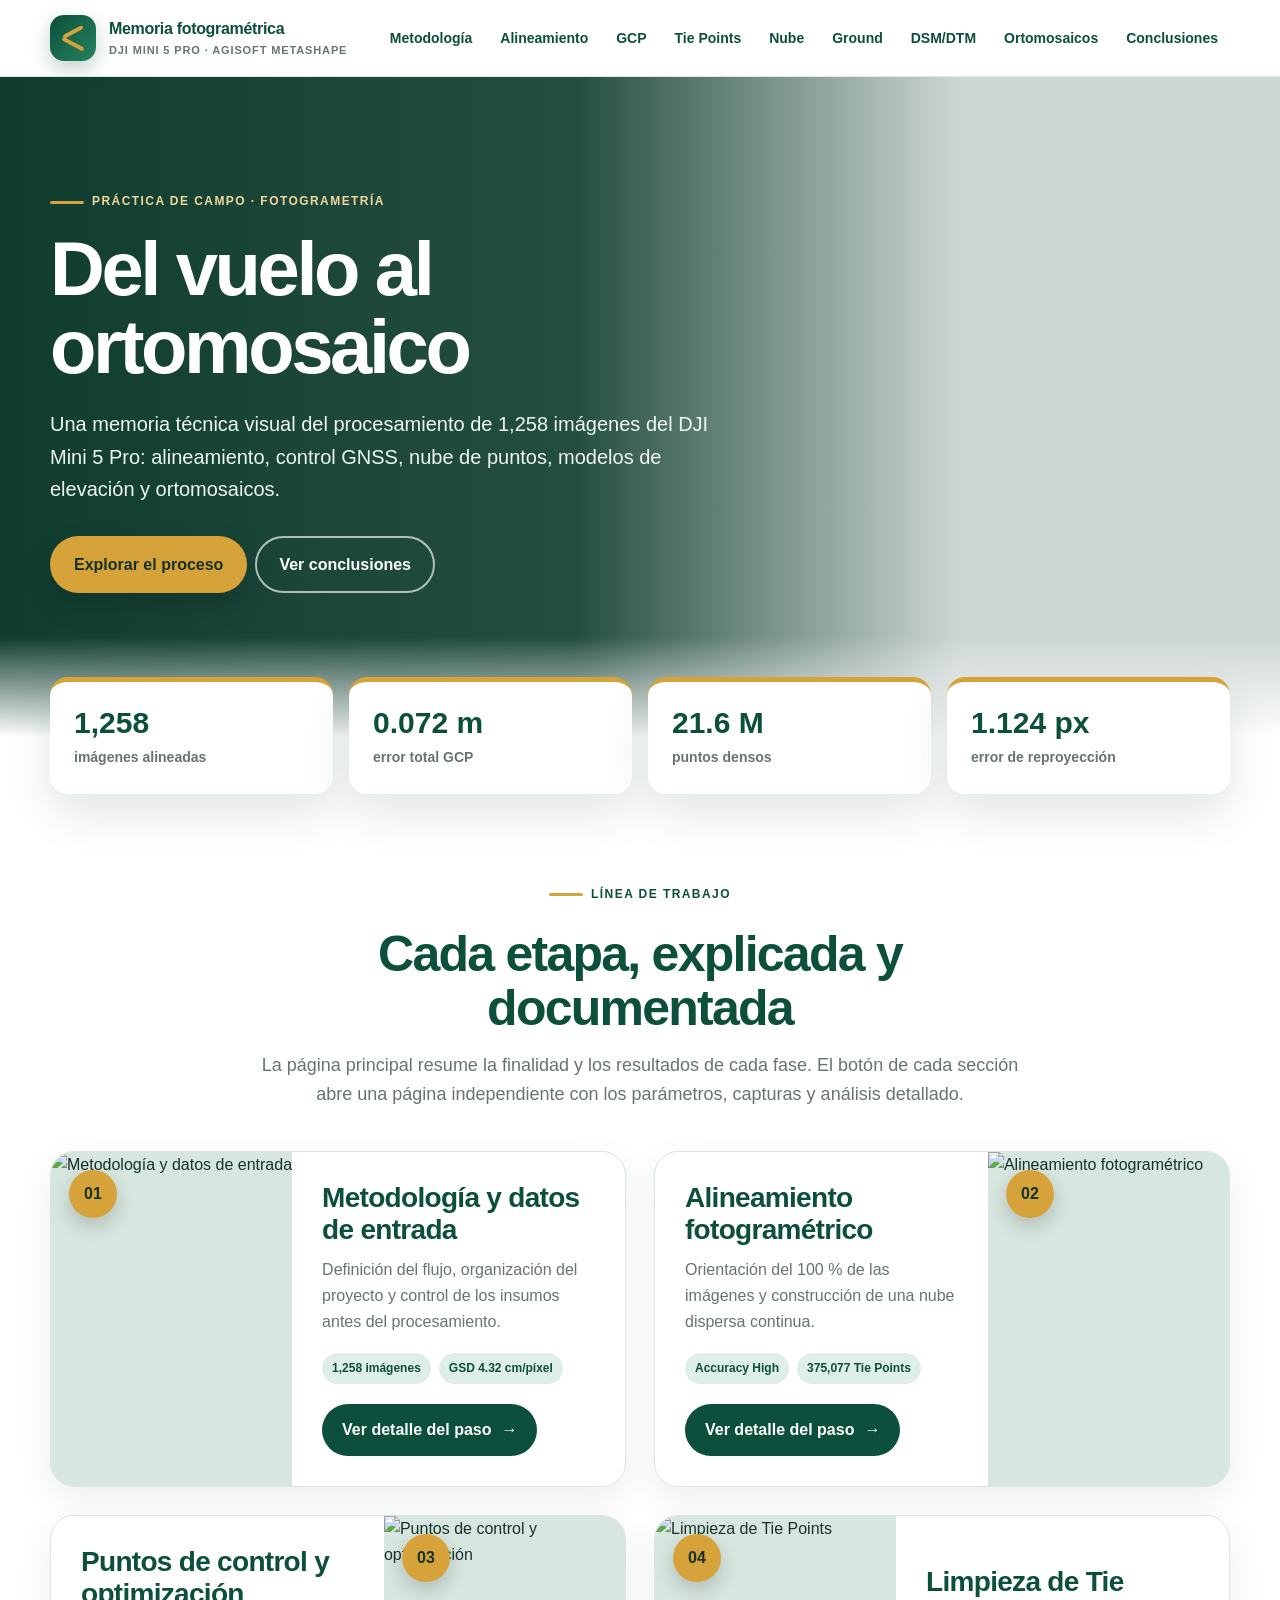
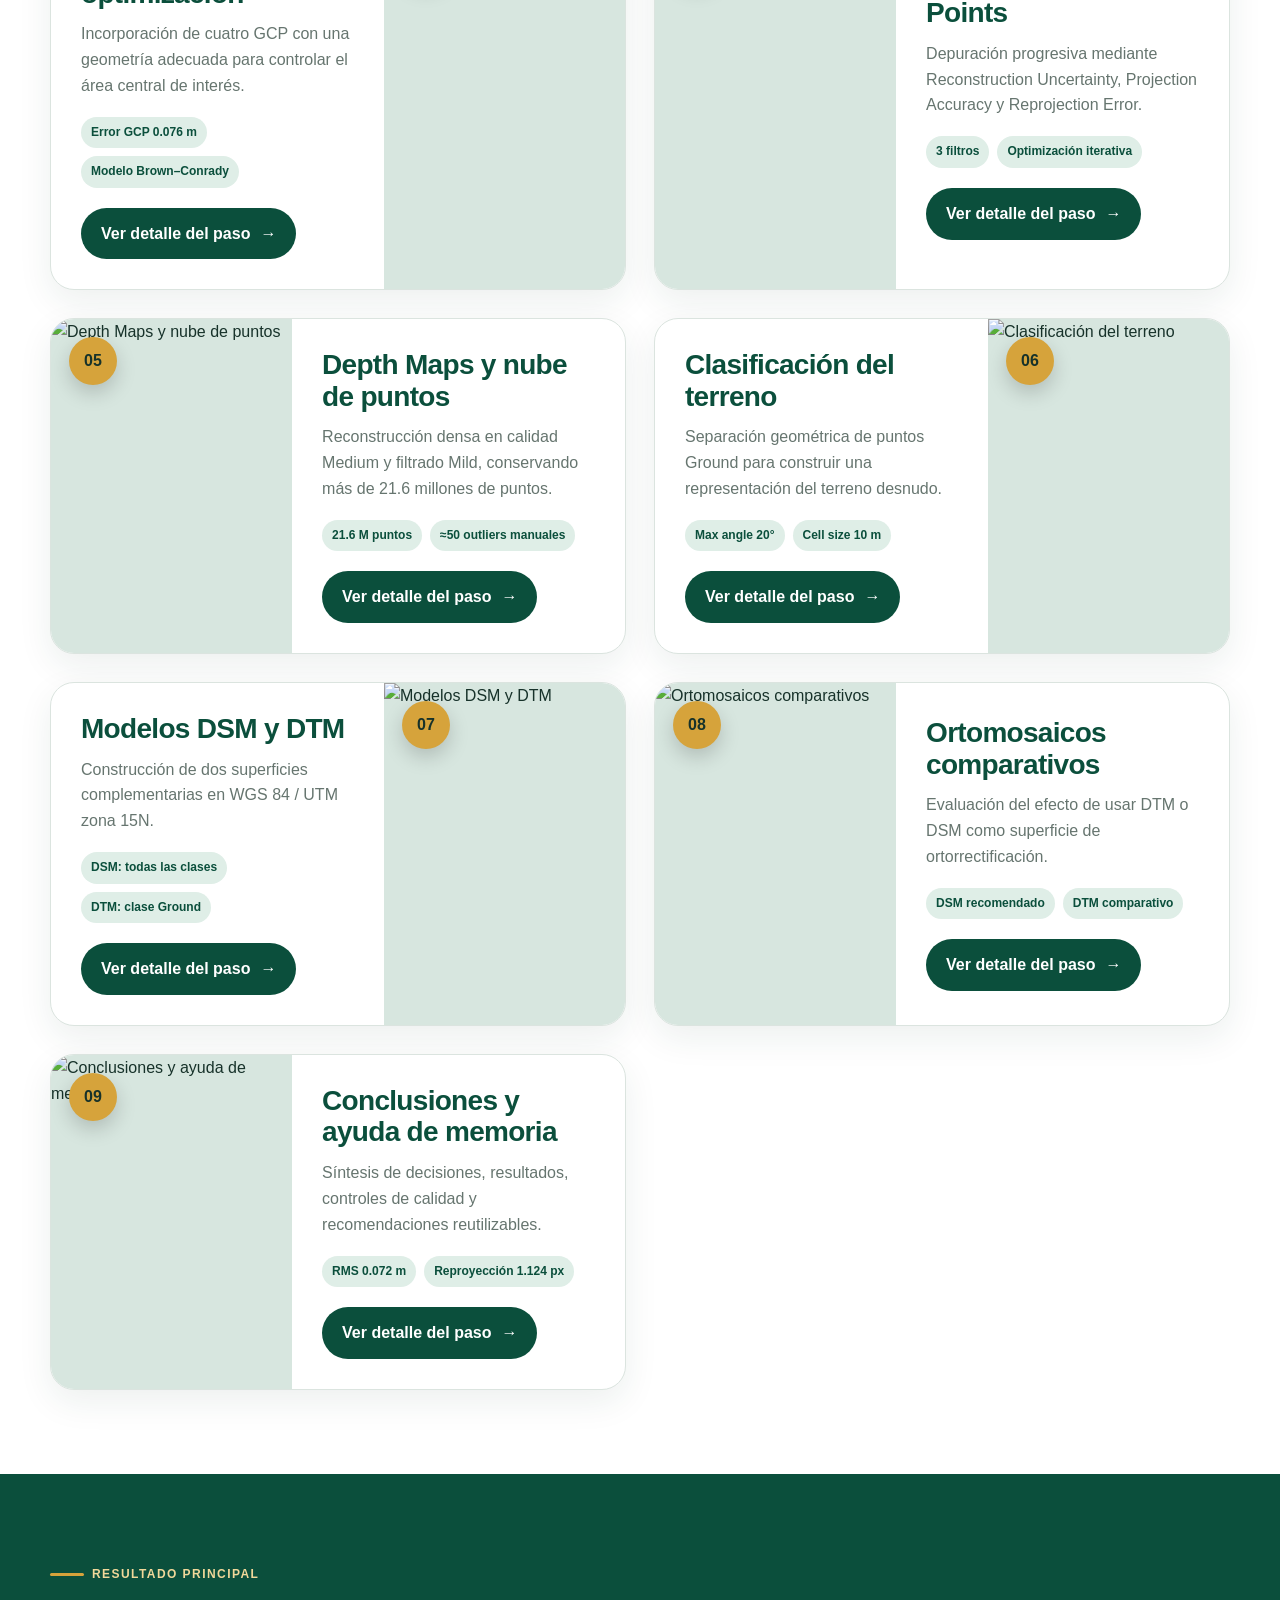
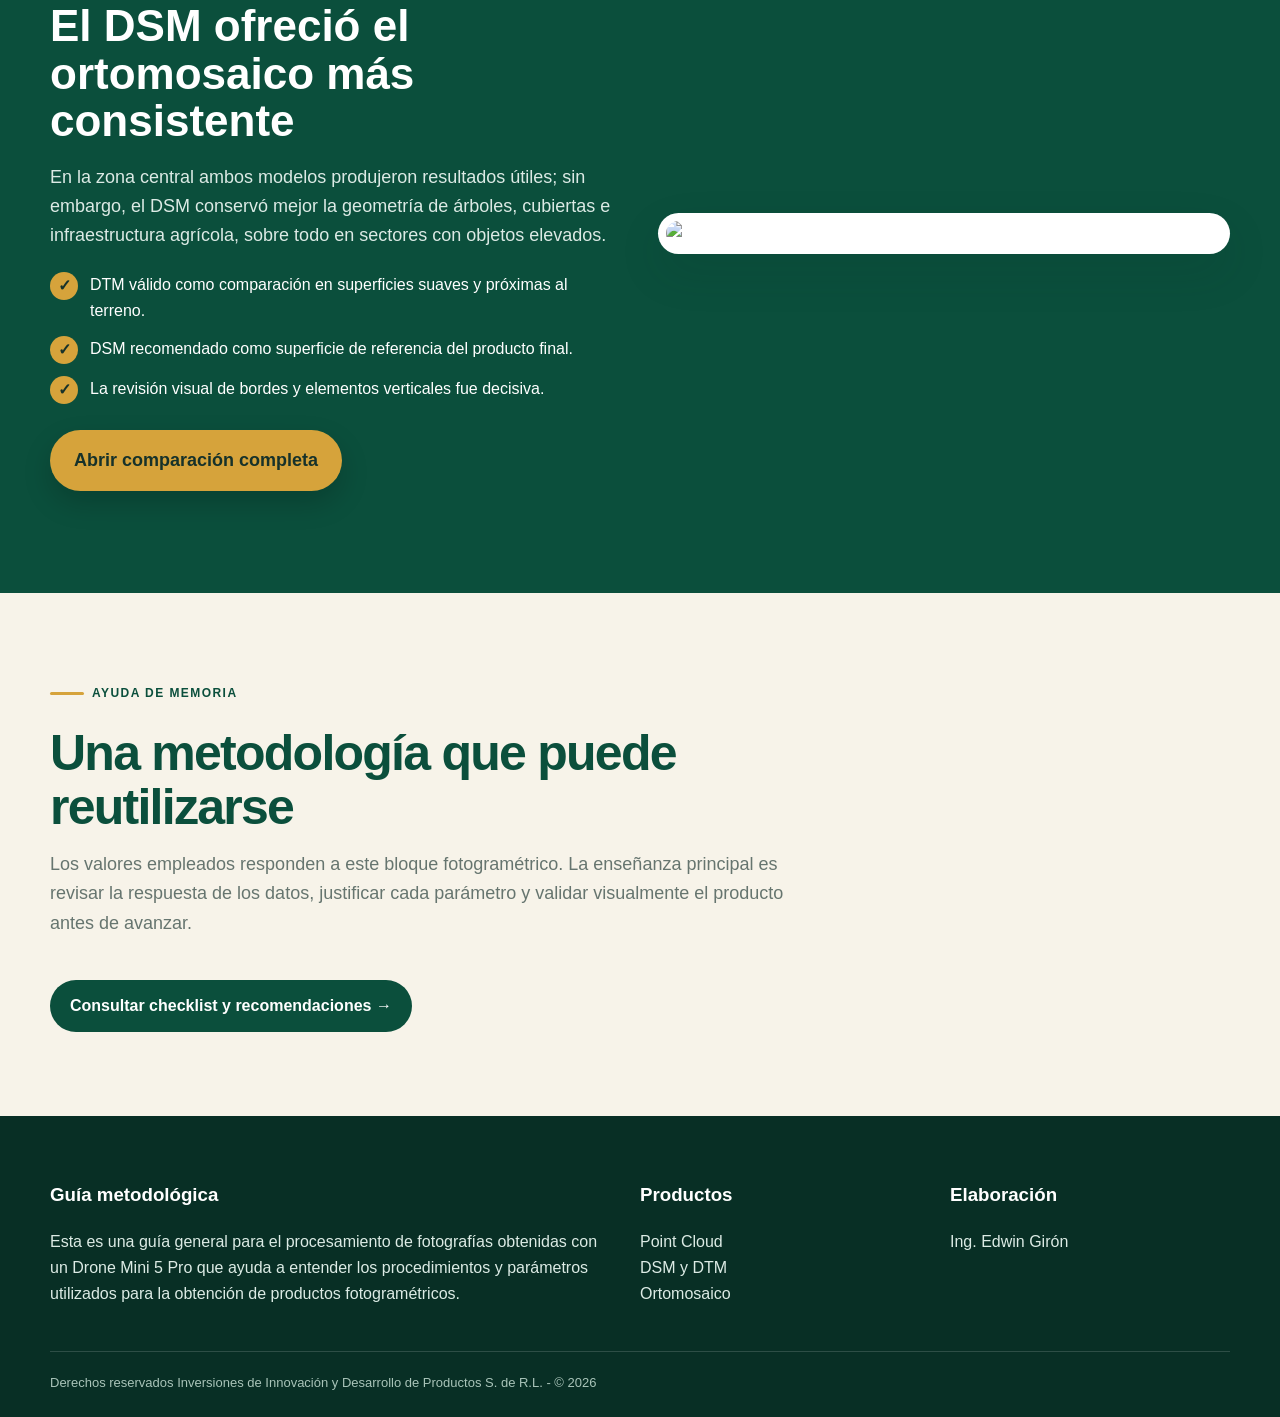
==== index.html @ 3e742c30 "Add files via upload" ====
<!DOCTYPE html>
<html lang="es"><head><meta charset="utf-8"/><meta content="width=device-width,initial-scale=1" name="viewport"/><title>Memoria fotogramétrica | DJI Mini 5 Pro</title><meta content="Memoria web del procesamiento fotogramétrico completo del DJI Mini 5 Pro en Agisoft Metashape." name="description"/><link href="styles.css" rel="stylesheet"/><script defer="True" src="script.js"></script></head><body><header class="site-header"><div class="container navbar"><a class="brand" href="index.html"><span class="brand-mark"></span><span>Memoria fotogramétrica<small>DJI Mini 5 Pro · Agisoft Metashape</small></span></a><nav class="nav-links"><a class="" href="01_metodologia.html">Metodología</a><a class="" href="02_alineamiento.html">Alineamiento</a><a class="" href="03_control.html">GCP</a><a class="" href="04_limpieza.html">Tie Points</a><a class="" href="05_nube.html">Nube</a><a class="" href="06_clasificacion.html">Ground</a><a class="" href="07_elevacion.html">DSM/DTM</a><a class="" href="08_ortomosaico.html">Ortomosaicos</a><a class="" href="09_conclusiones.html">Conclusiones</a></nav></div></header><section class="hero-home"><div class="container"><div class="hero-copy"><span class="eyebrow">Práctica de campo · Fotogrametría</span><h1>Del vuelo al ortomosaico</h1><p>Una memoria técnica visual del procesamiento de 1,258 imágenes del DJI Mini 5 Pro: alineamiento, control GNSS, nube de puntos, modelos de elevación y ortomosaicos.</p><a class="btn btn-primary" href="#etapas">Explorar el proceso</a><a class="btn btn-outline" href="09_conclusiones.html">Ver conclusiones</a></div></div></section><div class="container"><section class="stats"><div class="stat"><b>1,258</b><span>imágenes alineadas</span></div><div class="stat"><b>0.072 m</b><span>error total GCP</span></div><div class="stat"><b>21.6 M</b><span>puntos densos</span></div><div class="stat"><b>1.124 px</b><span>error de reproyección</span></div></section></div><section class="section" id="etapas"><div class="container"><div class="section-head center"><span class="eyebrow" style="color:var(--z-green)">Línea de trabajo</span><h2>Cada etapa, explicada y documentada</h2><p>La página principal resume la finalidad y los resultados de cada fase. El botón de cada sección abre una página independiente con los parámetros, capturas y análisis detallado.</p></div><div class="steps-grid"><article class="step-card"><div class="step-media"><img alt="Metodología y datos de entrada" class="zoomable" src="assets/flujo_metodologico.png" tabindex="0" title="Haz clic para ampliar"/><span class="step-index">01</span></div><div class="step-body"><h3>Metodología y datos de entrada</h3><p>Definición del flujo, organización del proyecto y control de los insumos antes del procesamiento.</p><div class="step-tags"><span class="tag">1,258 imágenes</span><span class="tag">GSD 4.32 cm/píxel</span></div><a class="btn btn-small" href="01_metodologia.html">Ver detalle del paso <span>→</span></a></div></article><article class="step-card"><div class="step-media"><img alt="Alineamiento fotogramétrico" class="zoomable" src="assets/captura_10.png" tabindex="0" title="Haz clic para ampliar"/><span class="step-index">02</span></div><div class="step-body"><h3>Alineamiento fotogramétrico</h3><p>Orientación del 100 % de las imágenes y construcción de una nube dispersa continua.</p><div class="step-tags"><span class="tag">Accuracy High</span><span class="tag">375,077 Tie Points</span></div><a class="btn btn-small" href="02_alineamiento.html">Ver detalle del paso <span>→</span></a></div></article><article class="step-card"><div class="step-media"><img alt="Puntos de control y optimización" class="zoomable" src="assets/captura_16.png" tabindex="0" title="Haz clic para ampliar"/><span class="step-index">03</span></div><div class="step-body"><h3>Puntos de control y optimización</h3><p>Incorporación de cuatro GCP con una geometría adecuada para controlar el área central de interés.</p><div class="step-tags"><span class="tag">Error GCP 0.076 m</span><span class="tag">Modelo Brown–Conrady</span></div><a class="btn btn-small" href="03_control.html">Ver detalle del paso <span>→</span></a></div></article><article class="step-card"><div class="step-media"><img alt="Limpieza de Tie Points" class="zoomable" src="assets/captura_25.png" tabindex="0" title="Haz clic para ampliar"/><span class="step-index">04</span></div><div class="step-body"><h3>Limpieza de Tie Points</h3><p>Depuración progresiva mediante Reconstruction Uncertainty, Projection Accuracy y Reprojection Error.</p><div class="step-tags"><span class="tag">3 filtros</span><span class="tag">Optimización iterativa</span></div><a class="btn btn-small" href="04_limpieza.html">Ver detalle del paso <span>→</span></a></div></article><article class="step-card"><div class="step-media"><img alt="Depth Maps y nube de puntos" class="zoomable" src="assets/captura_30.png" tabindex="0" title="Haz clic para ampliar"/><span class="step-index">05</span></div><div class="step-body"><h3>Depth Maps y nube de puntos</h3><p>Reconstrucción densa en calidad Medium y filtrado Mild, conservando más de 21.6 millones de puntos.</p><div class="step-tags"><span class="tag">21.6 M puntos</span><span class="tag">≈50 outliers manuales</span></div><a class="btn btn-small" href="05_nube.html">Ver detalle del paso <span>→</span></a></div></article><article class="step-card"><div class="step-media"><img alt="Clasificación del terreno" class="zoomable" src="assets/infografia_clasificacion.png" tabindex="0" title="Haz clic para ampliar"/><span class="step-index">06</span></div><div class="step-body"><h3>Clasificación del terreno</h3><p>Separación geométrica de puntos Ground para construir una representación del terreno desnudo.</p><div class="step-tags"><span class="tag">Max angle 20°</span><span class="tag">Cell size 10 m</span></div><a class="btn btn-small" href="06_clasificacion.html">Ver detalle del paso <span>→</span></a></div></article><article class="step-card"><div class="step-media"><img alt="Modelos DSM y DTM" class="zoomable" src="assets/captura_37.png" tabindex="0" title="Haz clic para ampliar"/><span class="step-index">07</span></div><div class="step-body"><h3>Modelos DSM y DTM</h3><p>Construcción de dos superficies complementarias en WGS 84 / UTM zona 15N.</p><div class="step-tags"><span class="tag">DSM: todas las clases</span><span class="tag">DTM: clase Ground</span></div><a class="btn btn-small" href="07_elevacion.html">Ver detalle del paso <span>→</span></a></div></article><article class="step-card"><div class="step-media"><img alt="Ortomosaicos comparativos" class="zoomable" src="assets/comparacion_dtm_dsm.png" tabindex="0" title="Haz clic para ampliar"/><span class="step-index">08</span></div><div class="step-body"><h3>Ortomosaicos comparativos</h3><p>Evaluación del efecto de usar DTM o DSM como superficie de ortorrectificación.</p><div class="step-tags"><span class="tag">DSM recomendado</span><span class="tag">DTM comparativo</span></div><a class="btn btn-small" href="08_ortomosaico.html">Ver detalle del paso <span>→</span></a></div></article><article class="step-card"><div class="step-media"><img alt="Conclusiones y ayuda de memoria" class="zoomable" src="assets/captura_73.png" tabindex="0" title="Haz clic para ampliar"/><span class="step-index">09</span></div><div class="step-body"><h3>Conclusiones y ayuda de memoria</h3><p>Síntesis de decisiones, resultados, controles de calidad y recomendaciones reutilizables.</p><div class="step-tags"><span class="tag">RMS 0.072 m</span><span class="tag">Reproyección 1.124 px</span></div><a class="btn btn-small" href="09_conclusiones.html">Ver detalle del paso <span>→</span></a></div></article></div></div></section><section class="section green"><div class="container feature-band"><div><span class="eyebrow">Resultado principal</span><h2>El DSM ofreció el ortomosaico más consistente</h2><p>En la zona central ambos modelos produjeron resultados útiles; sin embargo, el DSM conservó mejor la geometría de árboles, cubiertas e infraestructura agrícola, sobre todo en sectores con objetos elevados.</p><div class="checks"><div class="check">DTM válido como comparación en superficies suaves y próximas al terreno.</div><div class="check">DSM recomendado como superficie de referencia del producto final.</div><div class="check">La revisión visual de bordes y elementos verticales fue decisiva.</div></div><p style="margin-top:26px"><a class="btn btn-primary" href="08_ortomosaico.html">Abrir comparación completa</a></p></div><div class="image-wrap"><img alt="Comparación entre ortomosaicos generados con DTM y DSM" class="zoomable" src="assets/comparacion_dtm_dsm.png" tabindex="0" title="Haz clic para ampliar"/></div></div></section><section class="section soft"><div class="container"><div class="section-head"><span class="eyebrow" style="color:var(--z-green)">Ayuda de memoria</span><h2>Una metodología que puede reutilizarse</h2><p>Los valores empleados responden a este bloque fotogramétrico. La enseñanza principal es revisar la respuesta de los datos, justificar cada parámetro y validar visualmente el producto antes de avanzar.</p></div><a class="btn btn-small" href="09_conclusiones.html">Consultar checklist y recomendaciones →</a></div></section><footer class="site-footer"><div class="container"><div class="footer-grid"><div><h3>Guía metodológica</h3><p>Esta es una guía general para el procesamiento de fotografías obtenidas con un Drone Mini 5 Pro que ayuda a entender los procedimientos y parámetros utilizados para la obtención de productos fotogramétricos.</p></div><div><h3>Productos</h3><p>Point Cloud<br/>DSM y DTM<br/>Ortomosaico</p></div><div><h3>Elaboración</h3><p>Ing. Edwin Girón</p></div></div><div class="footer-note">Derechos reservados Inversiones de Innovación y Desarrollo de Productos S. de R.L. - © 2026</div></div></footer></body></html>
---- styles.css ----
:root{
  --z-green:#0b4f3c;
  --z-green-2:#1f6b52;
  --z-green-3:#dfeee7;
  --z-gold:#d6a33b;
  --z-gold-2:#f1d89a;
  --z-cream:#f7f3e9;
  --z-sand:#eee6d6;
  --ink:#17322a;
  --muted:#66756f;
  --white:#ffffff;
  --line:#dbe4df;
  --shadow:0 18px 45px rgba(12,52,40,.12);
  --radius:24px;
}
*{box-sizing:border-box}
html{scroll-behavior:smooth}
body{margin:0;font-family:"Segoe UI",Inter,Arial,sans-serif;color:var(--ink);background:#fff;line-height:1.62}
a{color:inherit}
img{max-width:100%;display:block}
.container{width:min(1180px,calc(100% - 40px));margin:auto}
.site-header{position:sticky;top:0;z-index:50;background:rgba(255,255,255,.96);backdrop-filter:blur(12px);border-bottom:1px solid rgba(11,79,60,.12)}
.navbar{height:76px;display:flex;align-items:center;justify-content:space-between;gap:22px}
.brand{display:flex;align-items:center;gap:13px;text-decoration:none;font-weight:800;color:var(--z-green);letter-spacing:-.02em}
.brand-mark{width:46px;height:46px;border-radius:14px;background:linear-gradient(135deg,var(--z-green),#26835e);position:relative;box-shadow:0 8px 20px rgba(11,79,60,.25)}
.brand-mark:before,.brand-mark:after{content:"";position:absolute;background:var(--z-gold);border-radius:99px}
.brand-mark:before{width:22px;height:4px;left:12px;top:15px;transform:rotate(-28deg)}
.brand-mark:after{width:24px;height:4px;left:11px;top:27px;transform:rotate(28deg)}
.brand small{display:block;font-weight:600;color:var(--muted);font-size:11px;letter-spacing:.08em;text-transform:uppercase}
.nav-links{display:flex;align-items:center;gap:4px;flex-wrap:wrap;justify-content:flex-end}
.nav-links a{text-decoration:none;color:var(--z-green);font-size:14px;font-weight:700;padding:10px 12px;border-radius:999px}
.nav-links a:hover,.nav-links a.active{background:var(--z-green-3)}
.nav-cta{background:var(--z-gold)!important;color:#17322a!important}
.hero-home{min-height:660px;display:grid;align-items:center;background:linear-gradient(90deg,rgba(6,53,39,.96) 0%,rgba(6,53,39,.88) 45%,rgba(6,53,39,.20) 75%),url('assets/captura_74.png') center/cover no-repeat;color:#fff;position:relative}
.hero-home:after{content:"";position:absolute;inset:auto 0 0;height:100px;background:linear-gradient(transparent,#fff)}
.hero-copy{position:relative;z-index:2;max-width:720px;padding:95px 0 130px}
.eyebrow{display:inline-flex;align-items:center;gap:8px;text-transform:uppercase;letter-spacing:.12em;font-weight:800;font-size:12px;color:var(--z-gold-2);margin-bottom:18px}
.eyebrow:before{content:"";width:34px;height:3px;background:var(--z-gold);border-radius:3px}
.hero-home h1,.detail-hero h1{font-size:clamp(42px,6vw,76px);line-height:1.03;letter-spacing:-.045em;margin:0 0 22px;color:#fff}
.hero-home p{font-size:20px;max-width:690px;color:#edf6f2;margin:0 0 30px}
.btn{display:inline-flex;align-items:center;justify-content:center;gap:10px;text-decoration:none;border-radius:999px;padding:14px 22px;font-weight:800;border:2px solid transparent;transition:.2s ease}
.btn-primary{background:var(--z-gold);color:#17322a;box-shadow:0 12px 28px rgba(0,0,0,.18)}
.btn-primary:hover{transform:translateY(-2px);background:#e0b149}
.btn-outline{border-color:rgba(255,255,255,.65);color:#fff;margin-left:8px}
.btn-outline:hover{background:#fff;color:var(--z-green)}
.section{padding:84px 0}
.section.soft{background:var(--z-cream)}
.section.green{background:var(--z-green);color:#fff}
.section-head{max-width:760px;margin-bottom:42px}
.section-head.center{text-align:center;margin-left:auto;margin-right:auto}
.section-head h2{font-size:clamp(32px,4vw,50px);letter-spacing:-.035em;line-height:1.08;margin:5px 0 16px;color:var(--z-green)}
.section.green .section-head h2{color:#fff}
.section-head p{font-size:18px;color:var(--muted);margin:0}
.section.green .section-head p{color:#dbeae4}
.stats{display:grid;grid-template-columns:repeat(4,1fr);gap:16px;margin-top:-60px;position:relative;z-index:3}
.stat{background:#fff;border-radius:18px;padding:24px;box-shadow:var(--shadow);border-top:5px solid var(--z-gold)}
.stat b{display:block;font-size:30px;color:var(--z-green);line-height:1.1;margin-bottom:5px}.stat span{color:var(--muted);font-weight:600;font-size:14px}
.steps-grid{display:grid;grid-template-columns:repeat(2,1fr);gap:28px}
.step-card{display:grid;grid-template-columns:42% 58%;background:#fff;border:1px solid var(--line);border-radius:var(--radius);overflow:hidden;box-shadow:0 12px 34px rgba(21,70,55,.08);min-height:330px}
.step-card:nth-child(4n+2),.step-card:nth-child(4n+3){grid-template-columns:58% 42%}
.step-card:nth-child(4n+2) .step-media,.step-card:nth-child(4n+3) .step-media{order:2}
.step-media{position:relative;min-height:300px;background:#d7e6df;overflow:hidden}
.step-media img{width:100%;height:100%;object-fit:cover;transition:transform .5s ease}
.step-card:hover .step-media img{transform:scale(1.04)}
.step-index{position:absolute;top:18px;left:18px;width:48px;height:48px;border-radius:50%;display:grid;place-items:center;background:var(--z-gold);font-weight:900;color:var(--ink);box-shadow:0 8px 20px rgba(0,0,0,.18)}
.step-body{padding:30px;display:flex;flex-direction:column;justify-content:center}
.step-body h3{font-size:28px;line-height:1.12;margin:0 0 12px;color:var(--z-green);letter-spacing:-.025em}
.step-body p{margin:0 0 18px;color:var(--muted)}
.step-tags{display:flex;flex-wrap:wrap;gap:8px;margin:0 0 20px}
.tag{background:var(--z-green-3);color:var(--z-green);font-size:12px;font-weight:800;padding:6px 10px;border-radius:999px}
.btn-small{align-self:flex-start;background:var(--z-green);color:#fff;padding:11px 18px}
.btn-small:hover{background:var(--z-green-2);transform:translateY(-1px)}
.feature-band{display:grid;grid-template-columns:1fr 1fr;gap:36px;align-items:center}
.feature-band .image-wrap{border-radius:28px;overflow:hidden;box-shadow:var(--shadow);background:#fff;padding:8px}
.feature-band .image-wrap img{border-radius:20px}
.feature-band h2{font-size:44px;line-height:1.08;margin:0 0 18px;color:#fff}
.feature-band p{color:#dceae5;font-size:18px}
.checks{display:grid;gap:12px;margin-top:22px}.check{display:flex;gap:12px;align-items:flex-start}.check:before{content:"✓";width:28px;height:28px;display:grid;place-items:center;border-radius:50%;background:var(--z-gold);color:var(--ink);font-weight:900;flex:0 0 auto}
.detail-hero{background:linear-gradient(135deg,var(--z-green),#153d31);color:#fff;padding:80px 0 70px}
.detail-hero h1{font-size:clamp(40px,5vw,64px)}
.detail-hero p{font-size:19px;color:#e0ece7;max-width:800px}
.breadcrumb{font-size:13px;color:#d8e9e2;margin-bottom:16px}.breadcrumb a{color:var(--z-gold-2);text-decoration:none}
.detail-main{padding:60px 0 90px;background:#f7f9f8}
.content-card{background:#fff;border-radius:22px;padding:32px;margin-bottom:26px;box-shadow:0 10px 32px rgba(18,59,46,.08);border:1px solid var(--line)}
.content-card h2{color:var(--z-green);font-size:30px;margin:0 0 18px;letter-spacing:-.02em}
.content-card h3{color:var(--z-green);font-size:22px}
.grid{display:grid;grid-template-columns:repeat(auto-fit,minmax(210px,1fr));gap:16px}
.metric{background:var(--z-cream);border-left:5px solid var(--z-gold);padding:18px;border-radius:12px}.metric b{font-size:26px;color:var(--z-green);display:block}.metric{color:var(--muted)}
.figure{margin:24px 0;text-align:center}.figure img{margin:auto;max-height:720px;object-fit:contain;border-radius:16px;box-shadow:0 8px 24px rgba(0,0,0,.12)}.caption{font-size:13px;color:var(--muted);margin-top:8px}
.table{width:100%;border-collapse:collapse;margin:18px 0}.table th{background:var(--z-green);color:#fff;text-align:left}.table th,.table td{padding:12px;border:1px solid #d9e3de;vertical-align:top}.table tr:nth-child(even){background:#f8faf9}
.callout{background:#fff7e4;border-left:5px solid var(--z-gold);padding:18px;border-radius:12px;margin:18px 0}.good{background:#e8f4ed;border-left-color:var(--z-green-2)}
.pill{display:inline-block;background:var(--z-green-3);color:var(--z-green);padding:6px 11px;border-radius:999px;font-weight:700;margin:3px}
.detail-actions{display:flex;gap:12px;flex-wrap:wrap;margin-top:28px}.detail-actions .btn{background:var(--z-green);color:#fff}.detail-actions .btn.alt{background:var(--z-gold);color:var(--ink)}
.site-footer{background:#082f25;color:#dcebe5;padding:46px 0 24px}.footer-grid{display:grid;grid-template-columns:2fr 1fr 1fr;gap:30px}.site-footer h3{color:#fff}.site-footer a{color:#dcebe5;text-decoration:none}.footer-note{border-top:1px solid rgba(255,255,255,.15);margin-top:28px;padding-top:20px;color:#a9c4b9;font-size:13px}
@media(max-width:1000px){.nav-links a:not(.nav-cta){display:none}.stats{grid-template-columns:repeat(2,1fr)}.steps-grid{grid-template-columns:1fr}.feature-band{grid-template-columns:1fr}.step-card,.step-card:nth-child(4n+2),.step-card:nth-child(4n+3){grid-template-columns:40% 60%}.step-card:nth-child(4n+2) .step-media,.step-card:nth-child(4n+3) .step-media{order:0}.footer-grid{grid-template-columns:1fr}}
@media(max-width:680px){.container{width:min(100% - 26px,1180px)}.hero-home{min-height:590px;background-position:62% center}.hero-copy{padding-top:76px}.btn-outline{margin:10px 0 0}.stats{grid-template-columns:1fr;margin-top:-42px}.section{padding:58px 0}.step-card,.step-card:nth-child(n){grid-template-columns:1fr}.step-media{min-height:230px}.step-card:nth-child(n) .step-media{order:0}.step-body{padding:24px}.feature-band h2{font-size:34px}.content-card{padding:22px}.navbar{height:68px}.brand{font-size:14px}.brand small{display:none}.nav-cta{font-size:12px!important;padding:9px 10px!important}}

/* Mejoras de legibilidad, flujo vertical y visor de imágenes */
.detail-hero .container{max-width:1120px}
.detail-hero p{max-width:920px;line-height:1.75;margin:0}
.detail-main>.container{max-width:1120px}
.overview-card{border-top:6px solid var(--z-gold)}
.overview-card p{font-size:18px;line-height:1.8;color:#49635a;margin:0}
.detail-actions{justify-content:space-between;align-items:center}
.detail-actions .btn{min-width:170px}
.nav-links{flex-wrap:nowrap}
.nav-links a{white-space:nowrap}
.figure img.zoomable,.comparison-card img.zoomable,.timeline-media img.zoomable,.step-media img.zoomable,.image-wrap img.zoomable{cursor:zoom-in}

.process-timeline{position:relative;display:grid;gap:28px;margin-top:30px}
.process-timeline:before{content:"";position:absolute;left:44px;top:38px;bottom:38px;width:4px;background:linear-gradient(var(--z-gold),var(--z-green));border-radius:4px}
.timeline-step{position:relative;display:grid;grid-template-columns:minmax(260px,42%) 1fr;gap:26px;align-items:center;background:var(--z-cream);border:1px solid var(--line);border-radius:22px;padding:18px 24px 18px 92px;min-height:210px;overflow:hidden}
.timeline-step:nth-child(even){background:#edf5f1}
.timeline-number{position:absolute;left:20px;top:50%;transform:translateY(-50%);width:52px;height:52px;border-radius:50%;display:grid;place-items:center;background:var(--z-green);color:#fff;font-weight:900;font-size:18px;z-index:2;box-shadow:0 7px 18px rgba(11,79,60,.24)}
.timeline-media{height:180px;border-radius:16px;overflow:hidden;background:#dce8e2;box-shadow:0 7px 20px rgba(10,52,40,.12)}
.timeline-media img{width:100%;height:100%;object-fit:cover}
.timeline-copy h3{margin:0 0 8px;color:var(--z-green);font-size:27px}
.timeline-copy p{margin:0;color:var(--muted);font-size:16px}

.comparison-grid{display:grid;grid-template-columns:repeat(2,minmax(0,1fr));gap:26px;margin-top:26px;align-items:start}
.comparison-card{margin:0;background:#f8faf9;border:1px solid var(--line);border-radius:18px;padding:18px;overflow:hidden}
.comparison-card h3{margin:0 0 12px;font-size:21px;line-height:1.25;color:var(--z-green)}
.comparison-frame{width:100%;aspect-ratio:16/10;border-radius:13px;overflow:hidden;background:#e4ebe7}
.comparison-frame img{width:100%;height:100%;object-fit:cover;object-position:center}
.comparison-card figcaption{font-size:13px;color:var(--muted);margin-top:10px;line-height:1.45}

.lightbox{position:fixed;inset:0;background:rgba(2,18,14,.93);z-index:9999;display:none;align-items:center;justify-content:center;padding:30px}
.lightbox.open{display:flex}
.lightbox-stage{max-width:96vw;max-height:92vh;display:flex;flex-direction:column;align-items:center;gap:10px}
.lightbox-stage img{max-width:96vw;max-height:84vh;object-fit:contain;background:#fff;box-shadow:0 20px 60px rgba(0,0,0,.5)}
.lightbox-caption{color:#fff;font-size:14px;text-align:center;max-width:900px}
.lightbox-close{position:fixed;right:22px;top:18px;width:48px;height:48px;border-radius:50%;border:1px solid rgba(255,255,255,.5);background:rgba(255,255,255,.12);color:#fff;font-size:34px;line-height:1;cursor:pointer}
.no-scroll{overflow:hidden}

@media(max-width:1100px){
  .nav-links{overflow-x:auto;max-width:68vw;justify-content:flex-start;scrollbar-width:thin}
  .nav-links a{flex:0 0 auto}
}
@media(max-width:760px){
  .timeline-step{grid-template-columns:1fr;padding:72px 18px 20px}
  .process-timeline:before{left:43px}
  .timeline-number{left:18px;top:18px;transform:none}
  .timeline-media{height:210px}
  .comparison-grid{grid-template-columns:1fr}
  .detail-actions{justify-content:center}
  .detail-actions .btn{width:100%}
}
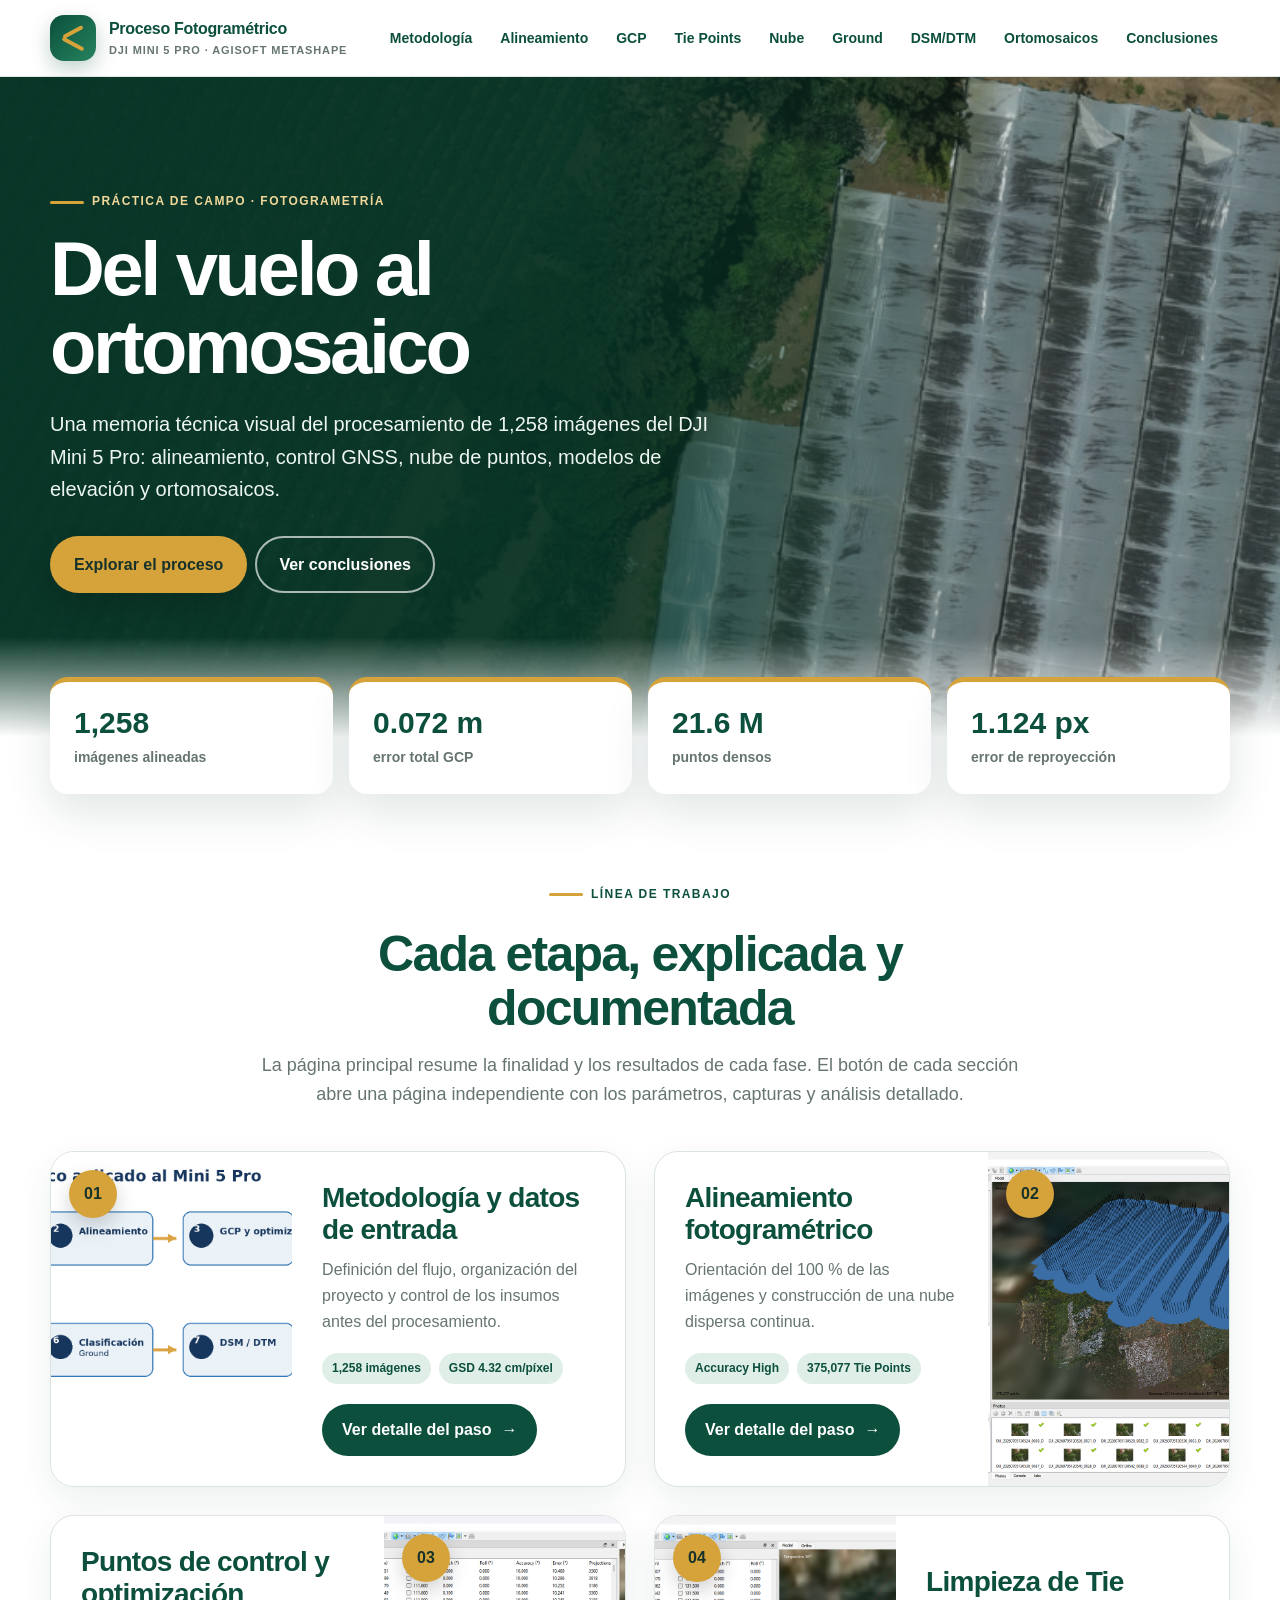
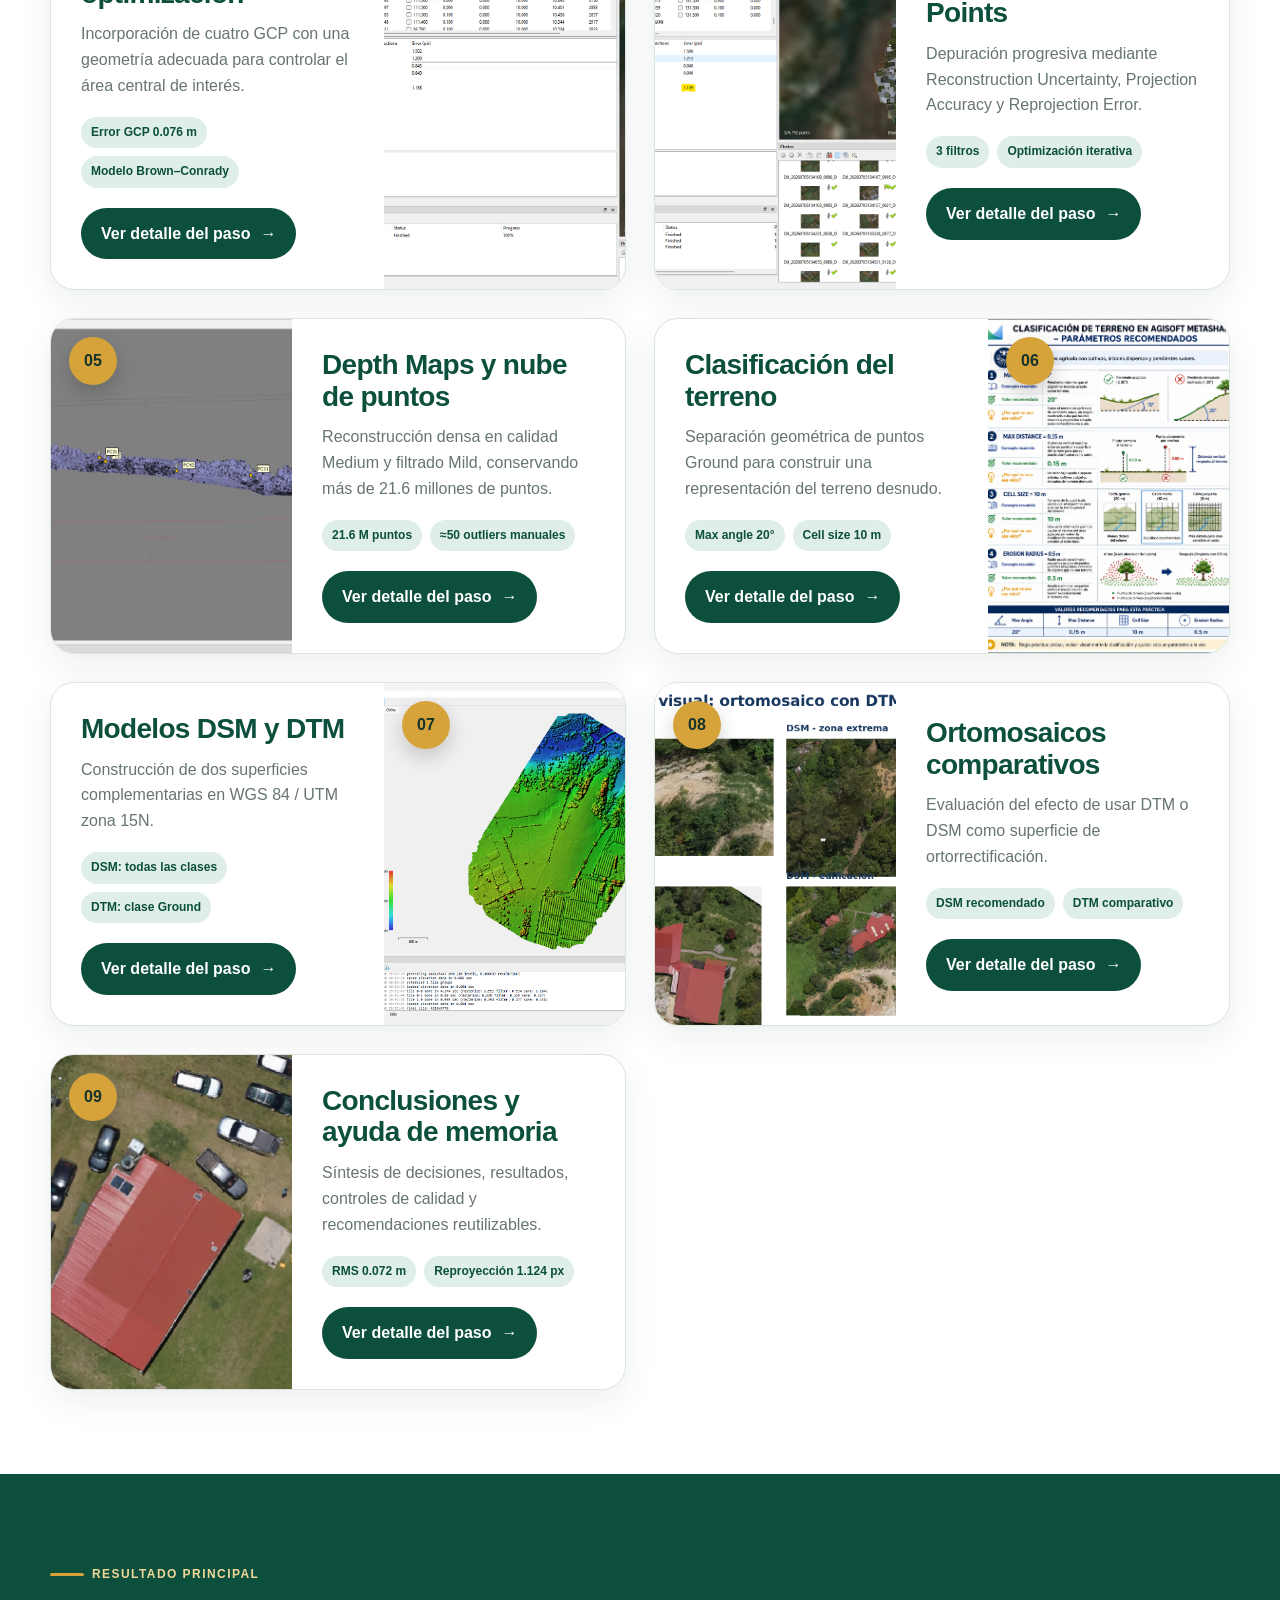
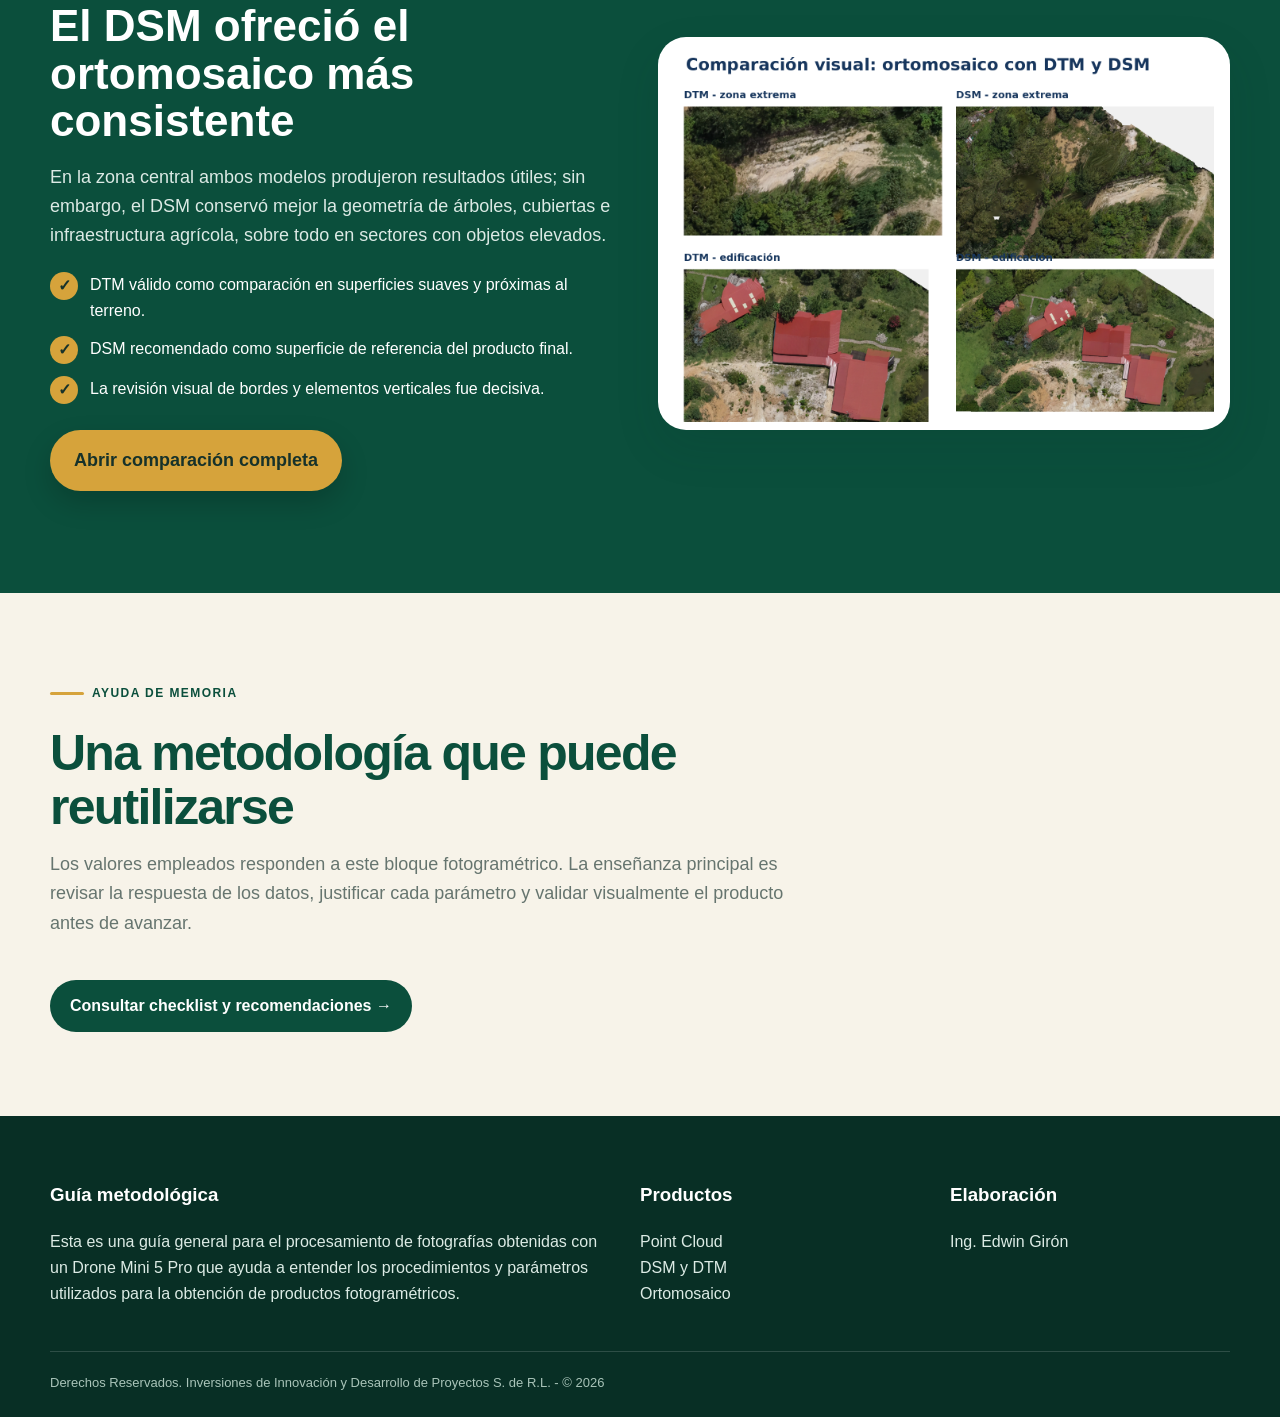
==== commit d647c515: "Correcciones 1 Ajustes de titulos y contenidos." ====
--- a/index.html
+++ b/index.html
@@ -1,2 +1,2 @@
 <!DOCTYPE html>
-<html lang="es"><head><meta charset="utf-8"/><meta content="width=device-width,initial-scale=1" name="viewport"/><title>Memoria fotogramétrica | DJI Mini 5 Pro</title><meta content="Memoria web del procesamiento fotogramétrico completo del DJI Mini 5 Pro en Agisoft Metashape." name="description"/><link href="styles.css" rel="stylesheet"/><script defer="True" src="script.js"></script></head><body><header class="site-header"><div class="container navbar"><a class="brand" href="index.html"><span class="brand-mark"></span><span>Memoria fotogramétrica<small>DJI Mini 5 Pro · Agisoft Metashape</small></span></a><nav class="nav-links"><a class="" href="01_metodologia.html">Metodología</a><a class="" href="02_alineamiento.html">Alineamiento</a><a class="" href="03_control.html">GCP</a><a class="" href="04_limpieza.html">Tie Points</a><a class="" href="05_nube.html">Nube</a><a class="" href="06_clasificacion.html">Ground</a><a class="" href="07_elevacion.html">DSM/DTM</a><a class="" href="08_ortomosaico.html">Ortomosaicos</a><a class="" href="09_conclusiones.html">Conclusiones</a></nav></div></header><section class="hero-home"><div class="container"><div class="hero-copy"><span class="eyebrow">Práctica de campo · Fotogrametría</span><h1>Del vuelo al ortomosaico</h1><p>Una memoria técnica visual del procesamiento de 1,258 imágenes del DJI Mini 5 Pro: alineamiento, control GNSS, nube de puntos, modelos de elevación y ortomosaicos.</p><a class="btn btn-primary" href="#etapas">Explorar el proceso</a><a class="btn btn-outline" href="09_conclusiones.html">Ver conclusiones</a></div></div></section><div class="container"><section class="stats"><div class="stat"><b>1,258</b><span>imágenes alineadas</span></div><div class="stat"><b>0.072 m</b><span>error total GCP</span></div><div class="stat"><b>21.6 M</b><span>puntos densos</span></div><div class="stat"><b>1.124 px</b><span>error de reproyección</span></div></section></div><section class="section" id="etapas"><div class="container"><div class="section-head center"><span class="eyebrow" style="color:var(--z-green)">Línea de trabajo</span><h2>Cada etapa, explicada y documentada</h2><p>La página principal resume la finalidad y los resultados de cada fase. El botón de cada sección abre una página independiente con los parámetros, capturas y análisis detallado.</p></div><div class="steps-grid"><article class="step-card"><div class="step-media"><img alt="Metodología y datos de entrada" class="zoomable" src="assets/flujo_metodologico.png" tabindex="0" title="Haz clic para ampliar"/><span class="step-index">01</span></div><div class="step-body"><h3>Metodología y datos de entrada</h3><p>Definición del flujo, organización del proyecto y control de los insumos antes del procesamiento.</p><div class="step-tags"><span class="tag">1,258 imágenes</span><span class="tag">GSD 4.32 cm/píxel</span></div><a class="btn btn-small" href="01_metodologia.html">Ver detalle del paso <span>→</span></a></div></article><article class="step-card"><div class="step-media"><img alt="Alineamiento fotogramétrico" class="zoomable" src="assets/captura_10.png" tabindex="0" title="Haz clic para ampliar"/><span class="step-index">02</span></div><div class="step-body"><h3>Alineamiento fotogramétrico</h3><p>Orientación del 100 % de las imágenes y construcción de una nube dispersa continua.</p><div class="step-tags"><span class="tag">Accuracy High</span><span class="tag">375,077 Tie Points</span></div><a class="btn btn-small" href="02_alineamiento.html">Ver detalle del paso <span>→</span></a></div></article><article class="step-card"><div class="step-media"><img alt="Puntos de control y optimización" class="zoomable" src="assets/captura_16.png" tabindex="0" title="Haz clic para ampliar"/><span class="step-index">03</span></div><div class="step-body"><h3>Puntos de control y optimización</h3><p>Incorporación de cuatro GCP con una geometría adecuada para controlar el área central de interés.</p><div class="step-tags"><span class="tag">Error GCP 0.076 m</span><span class="tag">Modelo Brown–Conrady</span></div><a class="btn btn-small" href="03_control.html">Ver detalle del paso <span>→</span></a></div></article><article class="step-card"><div class="step-media"><img alt="Limpieza de Tie Points" class="zoomable" src="assets/captura_25.png" tabindex="0" title="Haz clic para ampliar"/><span class="step-index">04</span></div><div class="step-body"><h3>Limpieza de Tie Points</h3><p>Depuración progresiva mediante Reconstruction Uncertainty, Projection Accuracy y Reprojection Error.</p><div class="step-tags"><span class="tag">3 filtros</span><span class="tag">Optimización iterativa</span></div><a class="btn btn-small" href="04_limpieza.html">Ver detalle del paso <span>→</span></a></div></article><article class="step-card"><div class="step-media"><img alt="Depth Maps y nube de puntos" class="zoomable" src="assets/captura_30.png" tabindex="0" title="Haz clic para ampliar"/><span class="step-index">05</span></div><div class="step-body"><h3>Depth Maps y nube de puntos</h3><p>Reconstrucción densa en calidad Medium y filtrado Mild, conservando más de 21.6 millones de puntos.</p><div class="step-tags"><span class="tag">21.6 M puntos</span><span class="tag">≈50 outliers manuales</span></div><a class="btn btn-small" href="05_nube.html">Ver detalle del paso <span>→</span></a></div></article><article class="step-card"><div class="step-media"><img alt="Clasificación del terreno" class="zoomable" src="assets/infografia_clasificacion.png" tabindex="0" title="Haz clic para ampliar"/><span class="step-index">06</span></div><div class="step-body"><h3>Clasificación del terreno</h3><p>Separación geométrica de puntos Ground para construir una representación del terreno desnudo.</p><div class="step-tags"><span class="tag">Max angle 20°</span><span class="tag">Cell size 10 m</span></div><a class="btn btn-small" href="06_clasificacion.html">Ver detalle del paso <span>→</span></a></div></article><article class="step-card"><div class="step-media"><img alt="Modelos DSM y DTM" class="zoomable" src="assets/captura_37.png" tabindex="0" title="Haz clic para ampliar"/><span class="step-index">07</span></div><div class="step-body"><h3>Modelos DSM y DTM</h3><p>Construcción de dos superficies complementarias en WGS 84 / UTM zona 15N.</p><div class="step-tags"><span class="tag">DSM: todas las clases</span><span class="tag">DTM: clase Ground</span></div><a class="btn btn-small" href="07_elevacion.html">Ver detalle del paso <span>→</span></a></div></article><article class="step-card"><div class="step-media"><img alt="Ortomosaicos comparativos" class="zoomable" src="assets/comparacion_dtm_dsm.png" tabindex="0" title="Haz clic para ampliar"/><span class="step-index">08</span></div><div class="step-body"><h3>Ortomosaicos comparativos</h3><p>Evaluación del efecto de usar DTM o DSM como superficie de ortorrectificación.</p><div class="step-tags"><span class="tag">DSM recomendado</span><span class="tag">DTM comparativo</span></div><a class="btn btn-small" href="08_ortomosaico.html">Ver detalle del paso <span>→</span></a></div></article><article class="step-card"><div class="step-media"><img alt="Conclusiones y ayuda de memoria" class="zoomable" src="assets/captura_73.png" tabindex="0" title="Haz clic para ampliar"/><span class="step-index">09</span></div><div class="step-body"><h3>Conclusiones y ayuda de memoria</h3><p>Síntesis de decisiones, resultados, controles de calidad y recomendaciones reutilizables.</p><div class="step-tags"><span class="tag">RMS 0.072 m</span><span class="tag">Reproyección 1.124 px</span></div><a class="btn btn-small" href="09_conclusiones.html">Ver detalle del paso <span>→</span></a></div></article></div></div></section><section class="section green"><div class="container feature-band"><div><span class="eyebrow">Resultado principal</span><h2>El DSM ofreció el ortomosaico más consistente</h2><p>En la zona central ambos modelos produjeron resultados útiles; sin embargo, el DSM conservó mejor la geometría de árboles, cubiertas e infraestructura agrícola, sobre todo en sectores con objetos elevados.</p><div class="checks"><div class="check">DTM válido como comparación en superficies suaves y próximas al terreno.</div><div class="check">DSM recomendado como superficie de referencia del producto final.</div><div class="check">La revisión visual de bordes y elementos verticales fue decisiva.</div></div><p style="margin-top:26px"><a class="btn btn-primary" href="08_ortomosaico.html">Abrir comparación completa</a></p></div><div class="image-wrap"><img alt="Comparación entre ortomosaicos generados con DTM y DSM" class="zoomable" src="assets/comparacion_dtm_dsm.png" tabindex="0" title="Haz clic para ampliar"/></div></div></section><section class="section soft"><div class="container"><div class="section-head"><span class="eyebrow" style="color:var(--z-green)">Ayuda de memoria</span><h2>Una metodología que puede reutilizarse</h2><p>Los valores empleados responden a este bloque fotogramétrico. La enseñanza principal es revisar la respuesta de los datos, justificar cada parámetro y validar visualmente el producto antes de avanzar.</p></div><a class="btn btn-small" href="09_conclusiones.html">Consultar checklist y recomendaciones →</a></div></section><footer class="site-footer"><div class="container"><div class="footer-grid"><div><h3>Guía metodológica</h3><p>Esta es una guía general para el procesamiento de fotografías obtenidas con un Drone Mini 5 Pro que ayuda a entender los procedimientos y parámetros utilizados para la obtención de productos fotogramétricos.</p></div><div><h3>Productos</h3><p>Point Cloud<br/>DSM y DTM<br/>Ortomosaico</p></div><div><h3>Elaboración</h3><p>Ing. Edwin Girón</p></div></div><div class="footer-note">Derechos reservados Inversiones de Innovación y Desarrollo de Productos S. de R.L. - © 2026</div></div></footer></body></html>+<html lang="es"><head><meta charset="utf-8"/><meta content="width=device-width,initial-scale=1" name="viewport"/><title>Proceso Fotogramétrico | DJI Mini 5 Pro</title><meta content="Memoria web del procesamiento fotogramétrico completo del DJI Mini 5 Pro en Agisoft Metashape." name="description"/><link href="styles.css" rel="stylesheet"/><script defer="True" src="script.js"></script></head><body><header class="site-header"><div class="container navbar"><a class="brand" href="index.html"><span class="brand-mark"></span><span>Proceso Fotogramétrico<small>DJI Mini 5 Pro · Agisoft Metashape</small></span></a><nav class="nav-links"><a class="" href="01_metodologia.html">Metodología</a><a class="" href="02_alineamiento.html">Alineamiento</a><a class="" href="03_control.html">GCP</a><a class="" href="04_limpieza.html">Tie Points</a><a class="" href="05_nube.html">Nube</a><a class="" href="06_clasificacion.html">Ground</a><a class="" href="07_elevacion.html">DSM/DTM</a><a class="" href="08_ortomosaico.html">Ortomosaicos</a><a class="" href="09_conclusiones.html">Conclusiones</a></nav></div></header><section class="hero-home"><div class="container"><div class="hero-copy"><span class="eyebrow">Práctica de campo · Fotogrametría</span><h1>Del vuelo al ortomosaico</h1><p>Una memoria técnica visual del procesamiento de 1,258 imágenes del DJI Mini 5 Pro: alineamiento, control GNSS, nube de puntos, modelos de elevación y ortomosaicos.</p><a class="btn btn-primary" href="#etapas">Explorar el proceso</a><a class="btn btn-outline" href="09_conclusiones.html">Ver conclusiones</a></div></div></section><div class="container"><section class="stats"><div class="stat"><b>1,258</b><span>imágenes alineadas</span></div><div class="stat"><b>0.072 m</b><span>error total GCP</span></div><div class="stat"><b>21.6 M</b><span>puntos densos</span></div><div class="stat"><b>1.124 px</b><span>error de reproyección</span></div></section></div><section class="section" id="etapas"><div class="container"><div class="section-head center"><span class="eyebrow" style="color:var(--z-green)">Línea de trabajo</span><h2>Cada etapa, explicada y documentada</h2><p>La página principal resume la finalidad y los resultados de cada fase. El botón de cada sección abre una página independiente con los parámetros, capturas y análisis detallado.</p></div><div class="steps-grid"><article class="step-card"><div class="step-media"><img alt="Metodología y datos de entrada" class="zoomable" src="assets/flujo_metodologico.png" tabindex="0" title="Haz clic para ampliar"/><span class="step-index">01</span></div><div class="step-body"><h3>Metodología y datos de entrada</h3><p>Definición del flujo, organización del proyecto y control de los insumos antes del procesamiento.</p><div class="step-tags"><span class="tag">1,258 imágenes</span><span class="tag">GSD 4.32 cm/píxel</span></div><a class="btn btn-small" href="01_metodologia.html">Ver detalle del paso <span>→</span></a></div></article><article class="step-card"><div class="step-media"><img alt="Alineamiento fotogramétrico" class="zoomable" src="assets/captura_10.png" tabindex="0" title="Haz clic para ampliar"/><span class="step-index">02</span></div><div class="step-body"><h3>Alineamiento fotogramétrico</h3><p>Orientación del 100 % de las imágenes y construcción de una nube dispersa continua.</p><div class="step-tags"><span class="tag">Accuracy High</span><span class="tag">375,077 Tie Points</span></div><a class="btn btn-small" href="02_alineamiento.html">Ver detalle del paso <span>→</span></a></div></article><article class="step-card"><div class="step-media"><img alt="Puntos de control y optimización" class="zoomable" src="assets/captura_16.png" tabindex="0" title="Haz clic para ampliar"/><span class="step-index">03</span></div><div class="step-body"><h3>Puntos de control y optimización</h3><p>Incorporación de cuatro GCP con una geometría adecuada para controlar el área central de interés.</p><div class="step-tags"><span class="tag">Error GCP 0.076 m</span><span class="tag">Modelo Brown–Conrady</span></div><a class="btn btn-small" href="03_control.html">Ver detalle del paso <span>→</span></a></div></article><article class="step-card"><div class="step-media"><img alt="Limpieza de Tie Points" class="zoomable" src="assets/captura_25.png" tabindex="0" title="Haz clic para ampliar"/><span class="step-index">04</span></div><div class="step-body"><h3>Limpieza de Tie Points</h3><p>Depuración progresiva mediante Reconstruction Uncertainty, Projection Accuracy y Reprojection Error.</p><div class="step-tags"><span class="tag">3 filtros</span><span class="tag">Optimización iterativa</span></div><a class="btn btn-small" href="04_limpieza.html">Ver detalle del paso <span>→</span></a></div></article><article class="step-card"><div class="step-media"><img alt="Depth Maps y nube de puntos" class="zoomable" src="assets/captura_30.png" tabindex="0" title="Haz clic para ampliar"/><span class="step-index">05</span></div><div class="step-body"><h3>Depth Maps y nube de puntos</h3><p>Reconstrucción densa en calidad Medium y filtrado Mild, conservando más de 21.6 millones de puntos.</p><div class="step-tags"><span class="tag">21.6 M puntos</span><span class="tag">≈50 outliers manuales</span></div><a class="btn btn-small" href="05_nube.html">Ver detalle del paso <span>→</span></a></div></article><article class="step-card"><div class="step-media"><img alt="Clasificación del terreno" class="zoomable" src="assets/infografia_clasificacion.png" tabindex="0" title="Haz clic para ampliar"/><span class="step-index">06</span></div><div class="step-body"><h3>Clasificación del terreno</h3><p>Separación geométrica de puntos Ground para construir una representación del terreno desnudo.</p><div class="step-tags"><span class="tag">Max angle 20°</span><span class="tag">Cell size 10 m</span></div><a class="btn btn-small" href="06_clasificacion.html">Ver detalle del paso <span>→</span></a></div></article><article class="step-card"><div class="step-media"><img alt="Modelos DSM y DTM" class="zoomable" src="assets/captura_37.png" tabindex="0" title="Haz clic para ampliar"/><span class="step-index">07</span></div><div class="step-body"><h3>Modelos DSM y DTM</h3><p>Construcción de dos superficies complementarias en WGS 84 / UTM zona 15N.</p><div class="step-tags"><span class="tag">DSM: todas las clases</span><span class="tag">DTM: clase Ground</span></div><a class="btn btn-small" href="07_elevacion.html">Ver detalle del paso <span>→</span></a></div></article><article class="step-card"><div class="step-media"><img alt="Ortomosaicos comparativos" class="zoomable" src="assets/comparacion_dtm_dsm.png" tabindex="0" title="Haz clic para ampliar"/><span class="step-index">08</span></div><div class="step-body"><h3>Ortomosaicos comparativos</h3><p>Evaluación del efecto de usar DTM o DSM como superficie de ortorrectificación.</p><div class="step-tags"><span class="tag">DSM recomendado</span><span class="tag">DTM comparativo</span></div><a class="btn btn-small" href="08_ortomosaico.html">Ver detalle del paso <span>→</span></a></div></article><article class="step-card"><div class="step-media"><img alt="Conclusiones y ayuda de memoria" class="zoomable" src="assets/captura_73.png" tabindex="0" title="Haz clic para ampliar"/><span class="step-index">09</span></div><div class="step-body"><h3>Conclusiones y ayuda de memoria</h3><p>Síntesis de decisiones, resultados, controles de calidad y recomendaciones reutilizables.</p><div class="step-tags"><span class="tag">RMS 0.072 m</span><span class="tag">Reproyección 1.124 px</span></div><a class="btn btn-small" href="09_conclusiones.html">Ver detalle del paso <span>→</span></a></div></article></div></div></section><section class="section green"><div class="container feature-band"><div><span class="eyebrow">Resultado principal</span><h2>El DSM ofreció el ortomosaico más consistente</h2><p>En la zona central ambos modelos produjeron resultados útiles; sin embargo, el DSM conservó mejor la geometría de árboles, cubiertas e infraestructura agrícola, sobre todo en sectores con objetos elevados.</p><div class="checks"><div class="check">DTM válido como comparación en superficies suaves y próximas al terreno.</div><div class="check">DSM recomendado como superficie de referencia del producto final.</div><div class="check">La revisión visual de bordes y elementos verticales fue decisiva.</div></div><p style="margin-top:26px"><a class="btn btn-primary" href="08_ortomosaico.html">Abrir comparación completa</a></p></div><div class="image-wrap"><img alt="Comparación entre ortomosaicos generados con DTM y DSM" class="zoomable" src="assets/comparacion_dtm_dsm.png" tabindex="0" title="Haz clic para ampliar"/></div></div></section><section class="section soft"><div class="container"><div class="section-head"><span class="eyebrow" style="color:var(--z-green)">Ayuda de memoria</span><h2>Una metodología que puede reutilizarse</h2><p>Los valores empleados responden a este bloque fotogramétrico. La enseñanza principal es revisar la respuesta de los datos, justificar cada parámetro y validar visualmente el producto antes de avanzar.</p></div><a class="btn btn-small" href="09_conclusiones.html">Consultar checklist y recomendaciones →</a></div></section><footer class="site-footer"><div class="container"><div class="footer-grid"><div><h3>Guía metodológica</h3><p>Esta es una guía general para el procesamiento de fotografías obtenidas con un Drone Mini 5 Pro que ayuda a entender los procedimientos y parámetros utilizados para la obtención de productos fotogramétricos.</p></div><div><h3>Productos</h3><p>Point Cloud<br/>DSM y DTM<br/>Ortomosaico</p></div><div><h3>Elaboración</h3><p>Ing. Edwin Girón</p></div></div><div class="footer-note">Derechos Reservados. Inversiones de Innovación y Desarrollo de Proyectos S. de R.L. - © 2026</div></div></footer></body></html>
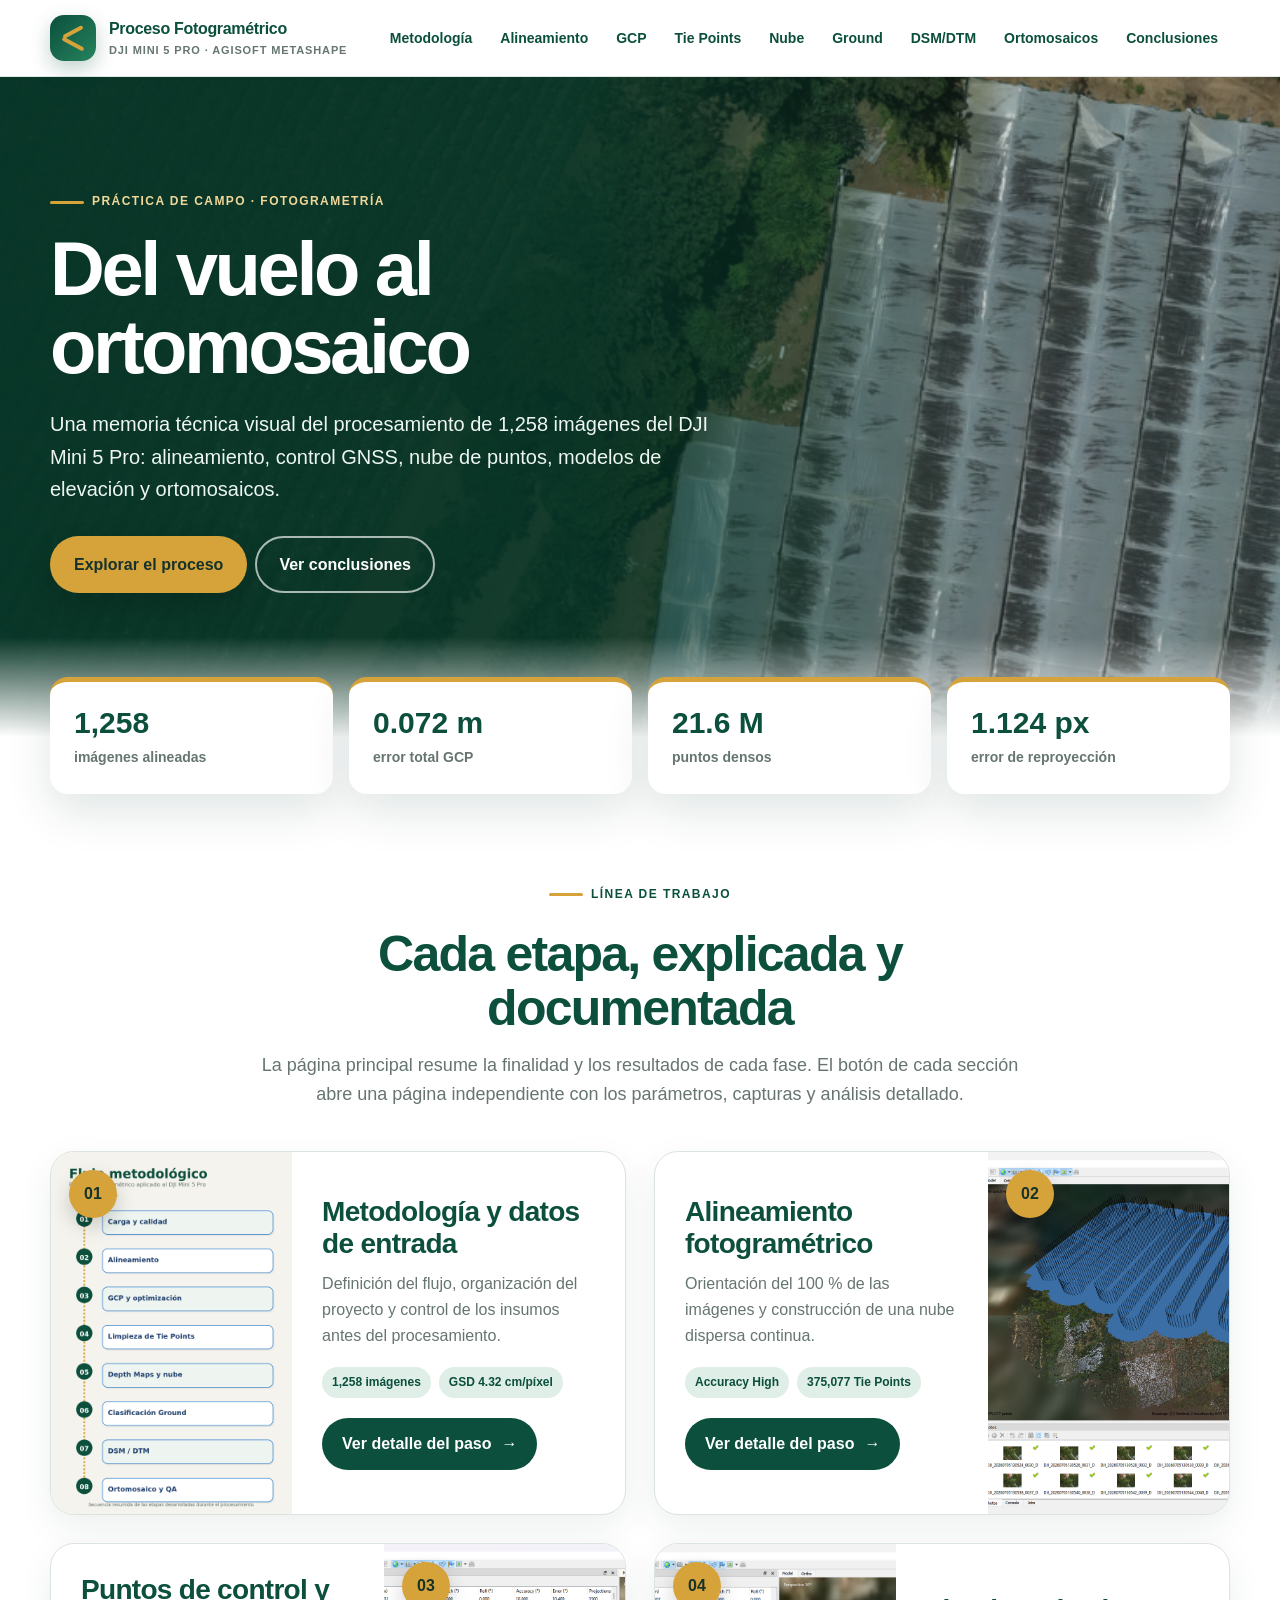
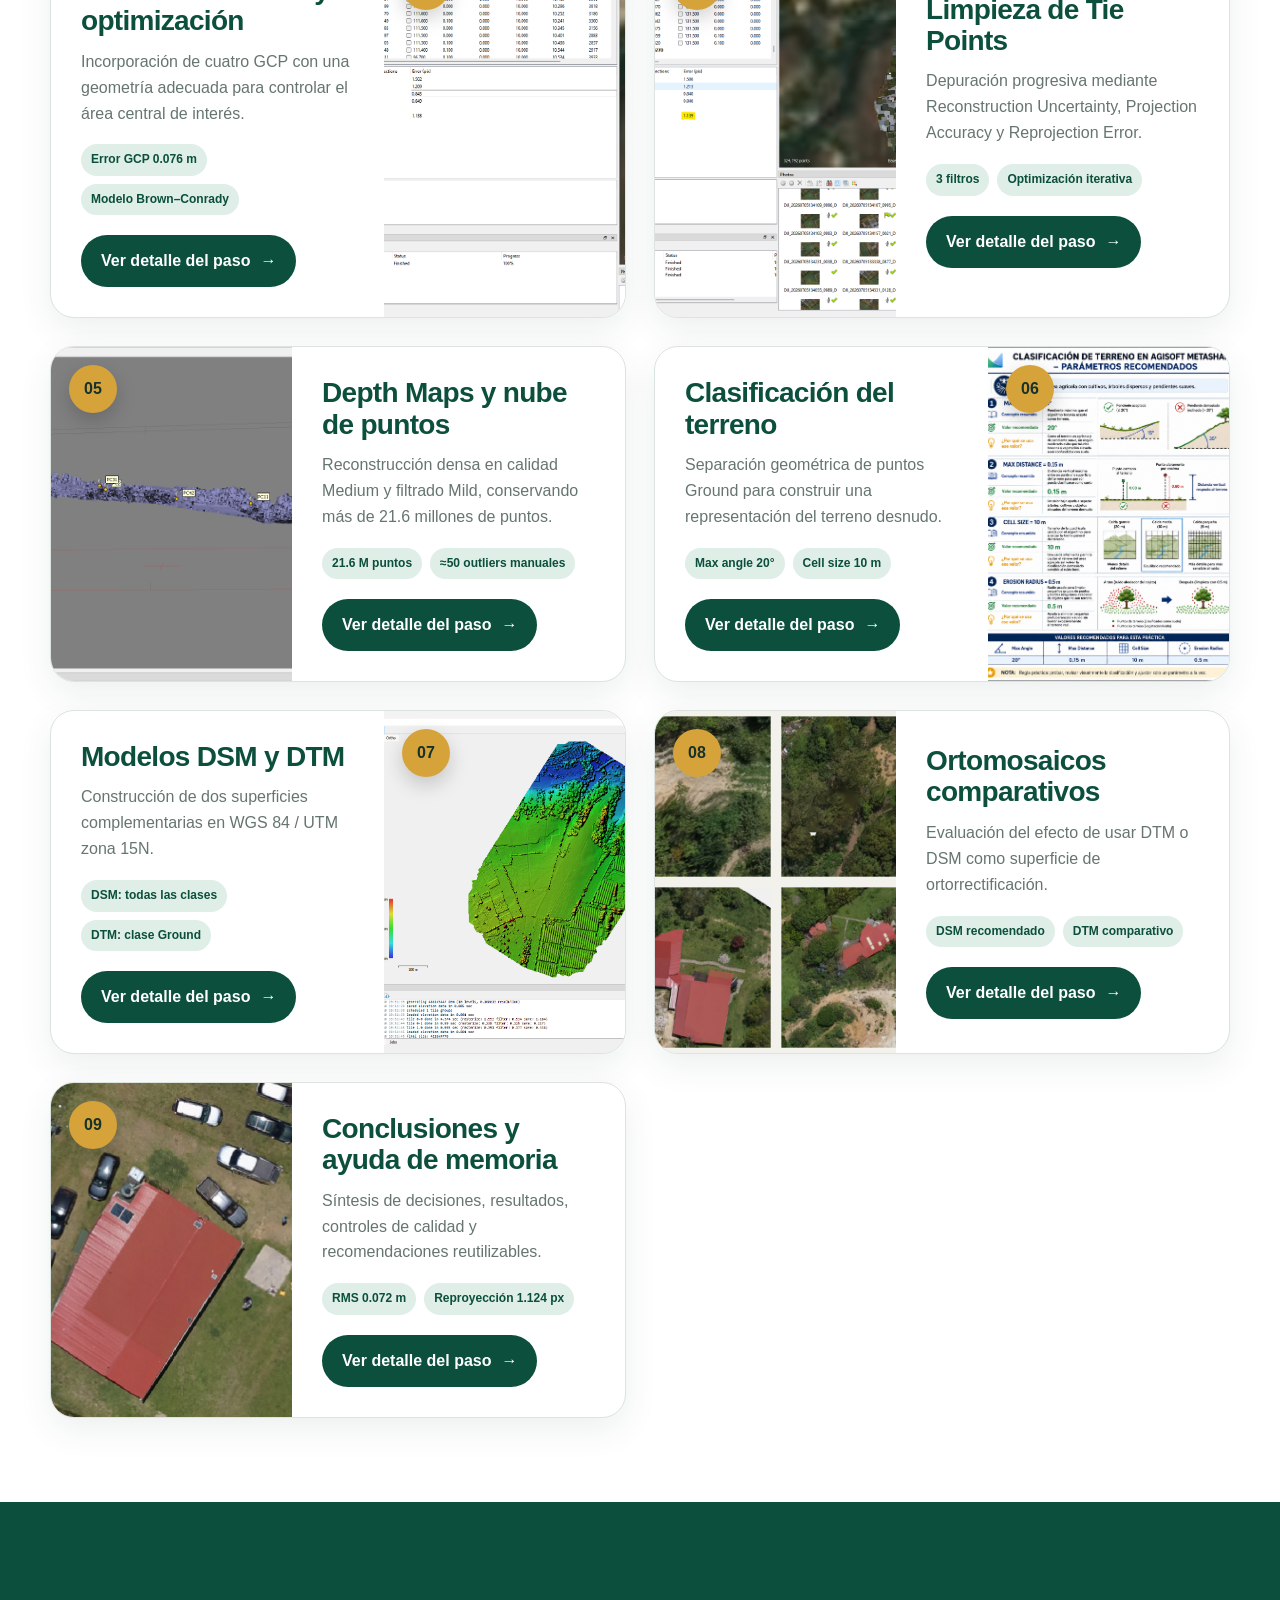
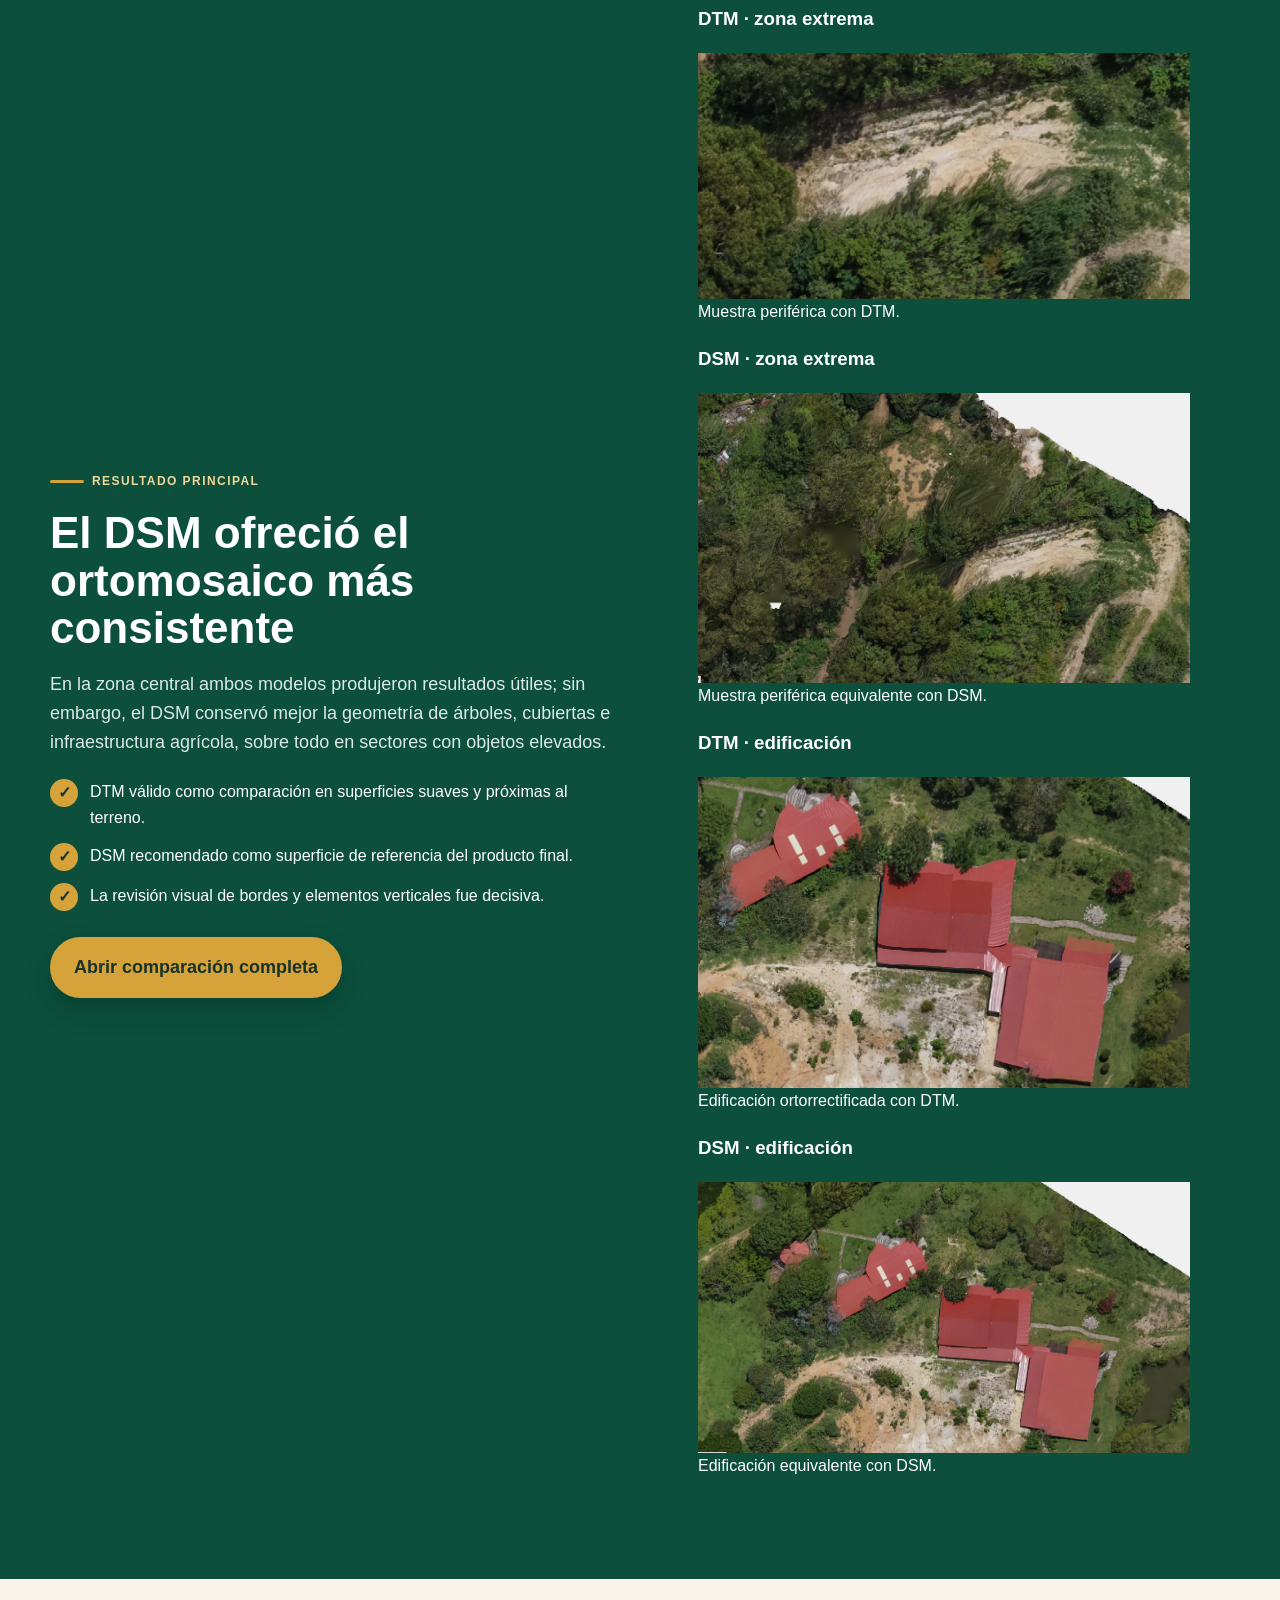
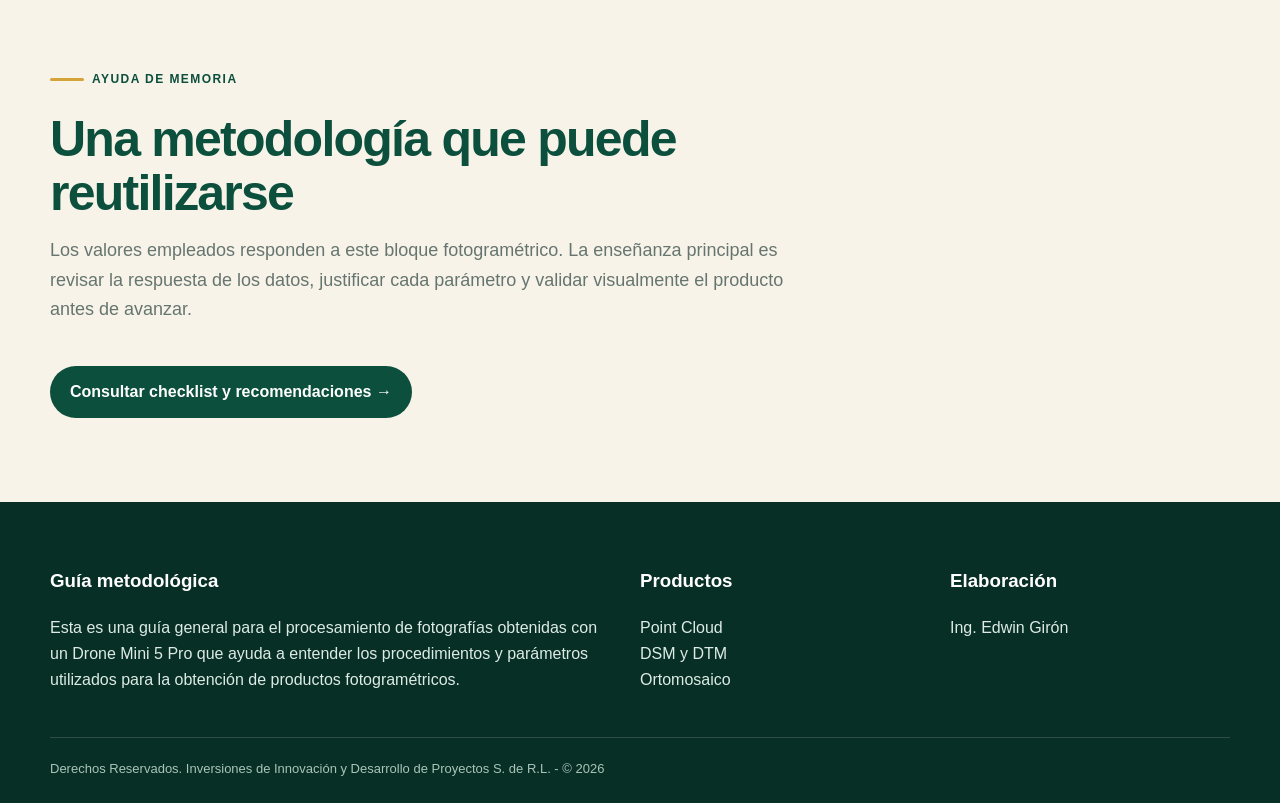
==== commit a504f1ec: "index.html" ====
--- a/index.html
+++ b/index.html
@@ -1,2 +1,7 @@
 <!DOCTYPE html>
-<html lang="es"><head><meta charset="utf-8"/><meta content="width=device-width,initial-scale=1" name="viewport"/><title>Proceso Fotogramétrico | DJI Mini 5 Pro</title><meta content="Memoria web del procesamiento fotogramétrico completo del DJI Mini 5 Pro en Agisoft Metashape." name="description"/><link href="styles.css" rel="stylesheet"/><script defer="True" src="script.js"></script></head><body><header class="site-header"><div class="container navbar"><a class="brand" href="index.html"><span class="brand-mark"></span><span>Proceso Fotogramétrico<small>DJI Mini 5 Pro · Agisoft Metashape</small></span></a><nav class="nav-links"><a class="" href="01_metodologia.html">Metodología</a><a class="" href="02_alineamiento.html">Alineamiento</a><a class="" href="03_control.html">GCP</a><a class="" href="04_limpieza.html">Tie Points</a><a class="" href="05_nube.html">Nube</a><a class="" href="06_clasificacion.html">Ground</a><a class="" href="07_elevacion.html">DSM/DTM</a><a class="" href="08_ortomosaico.html">Ortomosaicos</a><a class="" href="09_conclusiones.html">Conclusiones</a></nav></div></header><section class="hero-home"><div class="container"><div class="hero-copy"><span class="eyebrow">Práctica de campo · Fotogrametría</span><h1>Del vuelo al ortomosaico</h1><p>Una memoria técnica visual del procesamiento de 1,258 imágenes del DJI Mini 5 Pro: alineamiento, control GNSS, nube de puntos, modelos de elevación y ortomosaicos.</p><a class="btn btn-primary" href="#etapas">Explorar el proceso</a><a class="btn btn-outline" href="09_conclusiones.html">Ver conclusiones</a></div></div></section><div class="container"><section class="stats"><div class="stat"><b>1,258</b><span>imágenes alineadas</span></div><div class="stat"><b>0.072 m</b><span>error total GCP</span></div><div class="stat"><b>21.6 M</b><span>puntos densos</span></div><div class="stat"><b>1.124 px</b><span>error de reproyección</span></div></section></div><section class="section" id="etapas"><div class="container"><div class="section-head center"><span class="eyebrow" style="color:var(--z-green)">Línea de trabajo</span><h2>Cada etapa, explicada y documentada</h2><p>La página principal resume la finalidad y los resultados de cada fase. El botón de cada sección abre una página independiente con los parámetros, capturas y análisis detallado.</p></div><div class="steps-grid"><article class="step-card"><div class="step-media"><img alt="Metodología y datos de entrada" class="zoomable" src="assets/flujo_metodologico.png" tabindex="0" title="Haz clic para ampliar"/><span class="step-index">01</span></div><div class="step-body"><h3>Metodología y datos de entrada</h3><p>Definición del flujo, organización del proyecto y control de los insumos antes del procesamiento.</p><div class="step-tags"><span class="tag">1,258 imágenes</span><span class="tag">GSD 4.32 cm/píxel</span></div><a class="btn btn-small" href="01_metodologia.html">Ver detalle del paso <span>→</span></a></div></article><article class="step-card"><div class="step-media"><img alt="Alineamiento fotogramétrico" class="zoomable" src="assets/captura_10.png" tabindex="0" title="Haz clic para ampliar"/><span class="step-index">02</span></div><div class="step-body"><h3>Alineamiento fotogramétrico</h3><p>Orientación del 100 % de las imágenes y construcción de una nube dispersa continua.</p><div class="step-tags"><span class="tag">Accuracy High</span><span class="tag">375,077 Tie Points</span></div><a class="btn btn-small" href="02_alineamiento.html">Ver detalle del paso <span>→</span></a></div></article><article class="step-card"><div class="step-media"><img alt="Puntos de control y optimización" class="zoomable" src="assets/captura_16.png" tabindex="0" title="Haz clic para ampliar"/><span class="step-index">03</span></div><div class="step-body"><h3>Puntos de control y optimización</h3><p>Incorporación de cuatro GCP con una geometría adecuada para controlar el área central de interés.</p><div class="step-tags"><span class="tag">Error GCP 0.076 m</span><span class="tag">Modelo Brown–Conrady</span></div><a class="btn btn-small" href="03_control.html">Ver detalle del paso <span>→</span></a></div></article><article class="step-card"><div class="step-media"><img alt="Limpieza de Tie Points" class="zoomable" src="assets/captura_25.png" tabindex="0" title="Haz clic para ampliar"/><span class="step-index">04</span></div><div class="step-body"><h3>Limpieza de Tie Points</h3><p>Depuración progresiva mediante Reconstruction Uncertainty, Projection Accuracy y Reprojection Error.</p><div class="step-tags"><span class="tag">3 filtros</span><span class="tag">Optimización iterativa</span></div><a class="btn btn-small" href="04_limpieza.html">Ver detalle del paso <span>→</span></a></div></article><article class="step-card"><div class="step-media"><img alt="Depth Maps y nube de puntos" class="zoomable" src="assets/captura_30.png" tabindex="0" title="Haz clic para ampliar"/><span class="step-index">05</span></div><div class="step-body"><h3>Depth Maps y nube de puntos</h3><p>Reconstrucción densa en calidad Medium y filtrado Mild, conservando más de 21.6 millones de puntos.</p><div class="step-tags"><span class="tag">21.6 M puntos</span><span class="tag">≈50 outliers manuales</span></div><a class="btn btn-small" href="05_nube.html">Ver detalle del paso <span>→</span></a></div></article><article class="step-card"><div class="step-media"><img alt="Clasificación del terreno" class="zoomable" src="assets/infografia_clasificacion.png" tabindex="0" title="Haz clic para ampliar"/><span class="step-index">06</span></div><div class="step-body"><h3>Clasificación del terreno</h3><p>Separación geométrica de puntos Ground para construir una representación del terreno desnudo.</p><div class="step-tags"><span class="tag">Max angle 20°</span><span class="tag">Cell size 10 m</span></div><a class="btn btn-small" href="06_clasificacion.html">Ver detalle del paso <span>→</span></a></div></article><article class="step-card"><div class="step-media"><img alt="Modelos DSM y DTM" class="zoomable" src="assets/captura_37.png" tabindex="0" title="Haz clic para ampliar"/><span class="step-index">07</span></div><div class="step-body"><h3>Modelos DSM y DTM</h3><p>Construcción de dos superficies complementarias en WGS 84 / UTM zona 15N.</p><div class="step-tags"><span class="tag">DSM: todas las clases</span><span class="tag">DTM: clase Ground</span></div><a class="btn btn-small" href="07_elevacion.html">Ver detalle del paso <span>→</span></a></div></article><article class="step-card"><div class="step-media"><img alt="Ortomosaicos comparativos" class="zoomable" src="assets/comparacion_dtm_dsm.png" tabindex="0" title="Haz clic para ampliar"/><span class="step-index">08</span></div><div class="step-body"><h3>Ortomosaicos comparativos</h3><p>Evaluación del efecto de usar DTM o DSM como superficie de ortorrectificación.</p><div class="step-tags"><span class="tag">DSM recomendado</span><span class="tag">DTM comparativo</span></div><a class="btn btn-small" href="08_ortomosaico.html">Ver detalle del paso <span>→</span></a></div></article><article class="step-card"><div class="step-media"><img alt="Conclusiones y ayuda de memoria" class="zoomable" src="assets/captura_73.png" tabindex="0" title="Haz clic para ampliar"/><span class="step-index">09</span></div><div class="step-body"><h3>Conclusiones y ayuda de memoria</h3><p>Síntesis de decisiones, resultados, controles de calidad y recomendaciones reutilizables.</p><div class="step-tags"><span class="tag">RMS 0.072 m</span><span class="tag">Reproyección 1.124 px</span></div><a class="btn btn-small" href="09_conclusiones.html">Ver detalle del paso <span>→</span></a></div></article></div></div></section><section class="section green"><div class="container feature-band"><div><span class="eyebrow">Resultado principal</span><h2>El DSM ofreció el ortomosaico más consistente</h2><p>En la zona central ambos modelos produjeron resultados útiles; sin embargo, el DSM conservó mejor la geometría de árboles, cubiertas e infraestructura agrícola, sobre todo en sectores con objetos elevados.</p><div class="checks"><div class="check">DTM válido como comparación en superficies suaves y próximas al terreno.</div><div class="check">DSM recomendado como superficie de referencia del producto final.</div><div class="check">La revisión visual de bordes y elementos verticales fue decisiva.</div></div><p style="margin-top:26px"><a class="btn btn-primary" href="08_ortomosaico.html">Abrir comparación completa</a></p></div><div class="image-wrap"><img alt="Comparación entre ortomosaicos generados con DTM y DSM" class="zoomable" src="assets/comparacion_dtm_dsm.png" tabindex="0" title="Haz clic para ampliar"/></div></div></section><section class="section soft"><div class="container"><div class="section-head"><span class="eyebrow" style="color:var(--z-green)">Ayuda de memoria</span><h2>Una metodología que puede reutilizarse</h2><p>Los valores empleados responden a este bloque fotogramétrico. La enseñanza principal es revisar la respuesta de los datos, justificar cada parámetro y validar visualmente el producto antes de avanzar.</p></div><a class="btn btn-small" href="09_conclusiones.html">Consultar checklist y recomendaciones →</a></div></section><footer class="site-footer"><div class="container"><div class="footer-grid"><div><h3>Guía metodológica</h3><p>Esta es una guía general para el procesamiento de fotografías obtenidas con un Drone Mini 5 Pro que ayuda a entender los procedimientos y parámetros utilizados para la obtención de productos fotogramétricos.</p></div><div><h3>Productos</h3><p>Point Cloud<br/>DSM y DTM<br/>Ortomosaico</p></div><div><h3>Elaboración</h3><p>Ing. Edwin Girón</p></div></div><div class="footer-note">Derechos Reservados. Inversiones de Innovación y Desarrollo de Proyectos S. de R.L. - © 2026</div></div></footer></body></html>+<html lang="es"><head><meta charset="utf-8"/><meta content="width=device-width,initial-scale=1" name="viewport"/><title>Proceso Fotogramétrico | DJI Mini 5 Pro</title><meta content="Memoria web del procesamiento fotogramétrico completo del DJI Mini 5 Pro en Agisoft Metashape." name="description"/><link href="styles.css" rel="stylesheet"/><script defer="True" src="script.js"></script></head><body><header class="site-header"><div class="container navbar"><a class="brand" href="index.html"><span class="brand-mark"></span><span>Proceso Fotogramétrico<small>DJI Mini 5 Pro · Agisoft Metashape</small></span></a><nav class="nav-links"><a class="" href="01_metodologia.html">Metodología</a><a class="" href="02_alineamiento.html">Alineamiento</a><a class="" href="03_control.html">GCP</a><a class="" href="04_limpieza.html">Tie Points</a><a class="" href="05_nube.html">Nube</a><a class="" href="06_clasificacion.html">Ground</a><a class="" href="07_elevacion.html">DSM/DTM</a><a class="" href="08_ortomosaico.html">Ortomosaicos</a><a class="" href="09_conclusiones.html">Conclusiones</a></nav></div></header><section class="hero-home"><div class="container"><div class="hero-copy"><span class="eyebrow">Práctica de campo · Fotogrametría</span><h1>Del vuelo al ortomosaico</h1><p>Una memoria técnica visual del procesamiento de 1,258 imágenes del DJI Mini 5 Pro: alineamiento, control GNSS, nube de puntos, modelos de elevación y ortomosaicos.</p><a class="btn btn-primary" href="#etapas">Explorar el proceso</a><a class="btn btn-outline" href="09_conclusiones.html">Ver conclusiones</a></div></div></section><div class="container"><section class="stats"><div class="stat"><b>1,258</b><span>imágenes alineadas</span></div><div class="stat"><b>0.072 m</b><span>error total GCP</span></div><div class="stat"><b>21.6 M</b><span>puntos densos</span></div><div class="stat"><b>1.124 px</b><span>error de reproyección</span></div></section></div><section class="section" id="etapas"><div class="container"><div class="section-head center"><span class="eyebrow" style="color:var(--z-green)">Línea de trabajo</span><h2>Cada etapa, explicada y documentada</h2><p>La página principal resume la finalidad y los resultados de cada fase. El botón de cada sección abre una página independiente con los parámetros, capturas y análisis detallado.</p></div><div class="steps-grid"><article class="step-card"><div class="step-media"><img alt="Metodología y datos de entrada" class="zoomable contain-thumb" src="assets/flujo_metodologico_vertical.png" tabindex="0" title="Haz clic para ampliar"/><span class="step-index">01</span></div><div class="step-body"><h3>Metodología y datos de entrada</h3><p>Definición del flujo, organización del proyecto y control de los insumos antes del procesamiento.</p><div class="step-tags"><span class="tag">1,258 imágenes</span><span class="tag">GSD 4.32 cm/píxel</span></div><a class="btn btn-small" href="01_metodologia.html">Ver detalle del paso <span>→</span></a></div></article><article class="step-card"><div class="step-media"><img alt="Alineamiento fotogramétrico" class="zoomable" src="assets/captura_10.png" tabindex="0" title="Haz clic para ampliar"/><span class="step-index">02</span></div><div class="step-body"><h3>Alineamiento fotogramétrico</h3><p>Orientación del 100 % de las imágenes y construcción de una nube dispersa continua.</p><div class="step-tags"><span class="tag">Accuracy High</span><span class="tag">375,077 Tie Points</span></div><a class="btn btn-small" href="02_alineamiento.html">Ver detalle del paso <span>→</span></a></div></article><article class="step-card"><div class="step-media"><img alt="Puntos de control y optimización" class="zoomable" src="assets/captura_16.png" tabindex="0" title="Haz clic para ampliar"/><span class="step-index">03</span></div><div class="step-body"><h3>Puntos de control y optimización</h3><p>Incorporación de cuatro GCP con una geometría adecuada para controlar el área central de interés.</p><div class="step-tags"><span class="tag">Error GCP 0.076 m</span><span class="tag">Modelo Brown–Conrady</span></div><a class="btn btn-small" href="03_control.html">Ver detalle del paso <span>→</span></a></div></article><article class="step-card"><div class="step-media"><img alt="Limpieza de Tie Points" class="zoomable" src="assets/captura_25.png" tabindex="0" title="Haz clic para ampliar"/><span class="step-index">04</span></div><div class="step-body"><h3>Limpieza de Tie Points</h3><p>Depuración progresiva mediante Reconstruction Uncertainty, Projection Accuracy y Reprojection Error.</p><div class="step-tags"><span class="tag">3 filtros</span><span class="tag">Optimización iterativa</span></div><a class="btn btn-small" href="04_limpieza.html">Ver detalle del paso <span>→</span></a></div></article><article class="step-card"><div class="step-media"><img alt="Depth Maps y nube de puntos" class="zoomable" src="assets/captura_30.png" tabindex="0" title="Haz clic para ampliar"/><span class="step-index">05</span></div><div class="step-body"><h3>Depth Maps y nube de puntos</h3><p>Reconstrucción densa en calidad Medium y filtrado Mild, conservando más de 21.6 millones de puntos.</p><div class="step-tags"><span class="tag">21.6 M puntos</span><span class="tag">≈50 outliers manuales</span></div><a class="btn btn-small" href="05_nube.html">Ver detalle del paso <span>→</span></a></div></article><article class="step-card"><div class="step-media"><img alt="Clasificación del terreno" class="zoomable contain-thumb" src="assets/infografia_clasificacion.png" tabindex="0" title="Haz clic para ampliar"/><span class="step-index">06</span></div><div class="step-body"><h3>Clasificación del terreno</h3><p>Separación geométrica de puntos Ground para construir una representación del terreno desnudo.</p><div class="step-tags"><span class="tag">Max angle 20°</span><span class="tag">Cell size 10 m</span></div><a class="btn btn-small" href="06_clasificacion.html">Ver detalle del paso <span>→</span></a></div></article><article class="step-card"><div class="step-media"><img alt="Modelos DSM y DTM" class="zoomable" src="assets/captura_37.png" tabindex="0" title="Haz clic para ampliar"/><span class="step-index">07</span></div><div class="step-body"><h3>Modelos DSM y DTM</h3><p>Construcción de dos superficies complementarias en WGS 84 / UTM zona 15N.</p><div class="step-tags"><span class="tag">DSM: todas las clases</span><span class="tag">DTM: clase Ground</span></div><a class="btn btn-small" href="07_elevacion.html">Ver detalle del paso <span>→</span></a></div></article><article class="step-card"><div class="step-media"><img alt="Ortomosaicos comparativos" class="zoomable contain-thumb" src="assets/comparacion_dtm_dsm_thumb.png" tabindex="0" title="Haz clic para ampliar"/><span class="step-index">08</span></div><div class="step-body"><h3>Ortomosaicos comparativos</h3><p>Evaluación del efecto de usar DTM o DSM como superficie de ortorrectificación.</p><div class="step-tags"><span class="tag">DSM recomendado</span><span class="tag">DTM comparativo</span></div><a class="btn btn-small" href="08_ortomosaico.html">Ver detalle del paso <span>→</span></a></div></article><article class="step-card"><div class="step-media"><img alt="Conclusiones y ayuda de memoria" class="zoomable" src="assets/captura_73.png" tabindex="0" title="Haz clic para ampliar"/><span class="step-index">09</span></div><div class="step-body"><h3>Conclusiones y ayuda de memoria</h3><p>Síntesis de decisiones, resultados, controles de calidad y recomendaciones reutilizables.</p><div class="step-tags"><span class="tag">RMS 0.072 m</span><span class="tag">Reproyección 1.124 px</span></div><a class="btn btn-small" href="09_conclusiones.html">Ver detalle del paso <span>→</span></a></div></article></div></div></section><section class="section green"><div class="container feature-band"><div><span class="eyebrow">Resultado principal</span><h2>El DSM ofreció el ortomosaico más consistente</h2><p>En la zona central ambos modelos produjeron resultados útiles; sin embargo, el DSM conservó mejor la geometría de árboles, cubiertas e infraestructura agrícola, sobre todo en sectores con objetos elevados.</p><div class="checks"><div class="check">DTM válido como comparación en superficies suaves y próximas al terreno.</div><div class="check">DSM recomendado como superficie de referencia del producto final.</div><div class="check">La revisión visual de bordes y elementos verticales fue decisiva.</div></div><p style="margin-top:26px"><a class="btn btn-primary" href="08_ortomosaico.html">Abrir comparación completa</a></p></div><div class="comparison-preview" aria-label="Comparación resumida entre ortomosaicos DTM y DSM">
+<figure class="preview-card"><h3>DTM · zona extrema</h3><div class="preview-frame"><img alt="Ortomosaico DTM en zona extrema" class="zoomable" src="assets/captura_41.png" tabindex="0" title="Haz clic para ampliar"/></div><figcaption>Muestra periférica con DTM.</figcaption></figure>
+<figure class="preview-card"><h3>DSM · zona extrema</h3><div class="preview-frame"><img alt="Ortomosaico DSM en zona extrema" class="zoomable" src="assets/captura_70.png" tabindex="0" title="Haz clic para ampliar"/></div><figcaption>Muestra periférica equivalente con DSM.</figcaption></figure>
+<figure class="preview-card"><h3>DTM · edificación</h3><div class="preview-frame"><img alt="Ortomosaico DTM en edificación" class="zoomable" src="assets/captura_42.png" tabindex="0" title="Haz clic para ampliar"/></div><figcaption>Edificación ortorrectificada con DTM.</figcaption></figure>
+<figure class="preview-card"><h3>DSM · edificación</h3><div class="preview-frame"><img alt="Ortomosaico DSM en edificación" class="zoomable" src="assets/captura_71.png" tabindex="0" title="Haz clic para ampliar"/></div><figcaption>Edificación equivalente con DSM.</figcaption></figure>
+</div></div></section><section class="section soft"><div class="container"><div class="section-head"><span class="eyebrow" style="color:var(--z-green)">Ayuda de memoria</span><h2>Una metodología que puede reutilizarse</h2><p>Los valores empleados responden a este bloque fotogramétrico. La enseñanza principal es revisar la respuesta de los datos, justificar cada parámetro y validar visualmente el producto antes de avanzar.</p></div><a class="btn btn-small" href="09_conclusiones.html">Consultar checklist y recomendaciones →</a></div></section><footer class="site-footer"><div class="container"><div class="footer-grid"><div><h3>Guía metodológica</h3><p>Esta es una guía general para el procesamiento de fotografías obtenidas con un Drone Mini 5 Pro que ayuda a entender los procedimientos y parámetros utilizados para la obtención de productos fotogramétricos.</p></div><div><h3>Productos</h3><p>Point Cloud<br/>DSM y DTM<br/>Ortomosaico</p></div><div><h3>Elaboración</h3><p>Ing. Edwin Girón</p></div></div><div class="footer-note">Derechos Reservados. Inversiones de Innovación y Desarrollo de Proyectos S. de R.L. - © 2026</div></div></footer></body></html>
